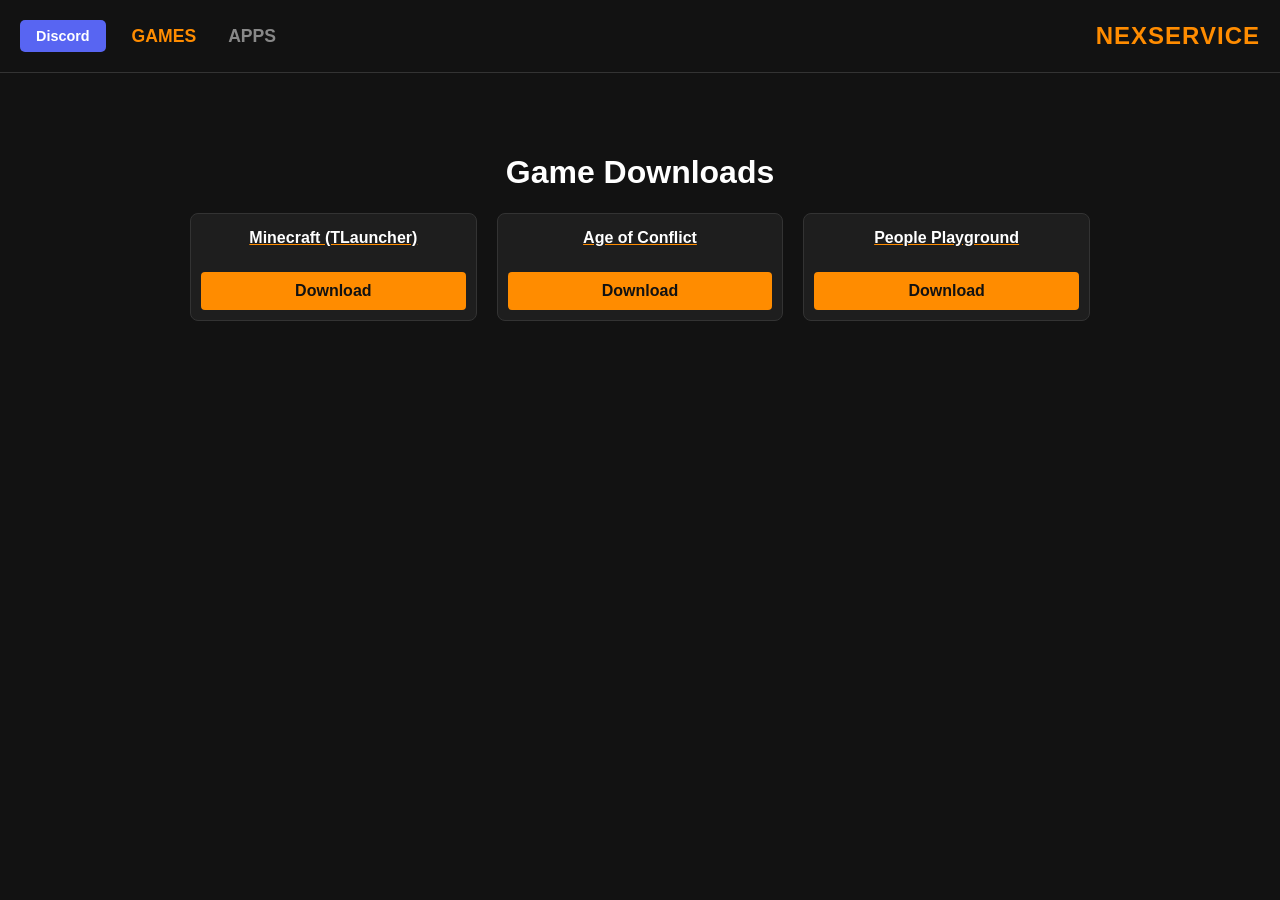
==== index.html @ 685a3d57 "Update index.html" ====
<!DOCTYPE html>
<html lang="en">
<head>
    <meta charset="UTF-8">
    <meta name="viewport" content="width=device-width, initial-scale=1.0">
    <title>NexService</title>
    <style>
        /* Base design in Dark Mode */
        body {
            margin: 0;
            padding: 0;
            background-color: #121212;
            color: #ffffff;
            font-family: 'Segoe UI', Tahoma, Geneva, Verdana, sans-serif;
            min-height: 100vh;
            display: flex;
            flex-direction: column;
            overflow-x: hidden;
        }

        /* Header Layout */
        header {
            width: 100%;
            padding: 20px;
            display: flex;
            justify-content: space-between;
            align-items: center;
            box-sizing: border-box;
            position: sticky;
            top: 0;
            background-color: rgba(18, 18, 18, 0.95);
            z-index: 1000;
            border-bottom: 1px solid #333;
        }

        .nav-left {
            display: flex;
            gap: 20px;
            align-items: center;
        }

        .nav-btn {
            background: none;
            border: none;
            color: #888;
            font-size: 1.1rem;
            font-weight: bold;
            cursor: pointer;
            transition: color 0.3s ease;
            text-transform: uppercase;
        }

        .nav-btn:hover, .nav-btn.active {
            color: #ff8c00;
        }

        .discord-link {
            background-color: #5865F2;
            color: white;
            text-decoration: none;
            padding: 8px 16px;
            border-radius: 5px;
            font-weight: bold;
            font-size: 0.9rem;
            transition: opacity 0.3s ease;
        }

        .brand {
            color: #ff8c00;
            font-size: 1.5rem;
            font-weight: bold;
            letter-spacing: 1px;
            text-transform: uppercase;
        }

        /* Main content area */
        main {
            flex-grow: 1;
            display: flex;
            justify-content: center;
            align-items: flex-start;
            padding: 60px 20px;
        }

        .container {
            width: 100%;
            max-width: 900px;
            text-align: center;
        }

        /* Motion Blur Animation for sections */
        @keyframes motionBlurIn {
            0% { filter: blur(10px); transform: scale(0.95); opacity: 0; }
            100% { filter: blur(0); transform: scale(1); opacity: 1; }
        }

        .content-section { display: none; }
        .content-section.active { display: block; animation: motionBlurIn 0.4s ease-out; }

        .button-grid {
            display: grid;
            grid-template-columns: repeat(auto-fit, minmax(280px, 1fr));
            gap: 20px;
        }

        /* Card Style */
        .game-card {
            background-color: #1e1e1e;
            border-radius: 8px;
            border: 1px solid #333;
            overflow: hidden;
            transition: transform 0.3s ease;
        }

        .game-card:hover { transform: translateY(-5px); }

        .game-name {
            display: block;
            padding: 15px;
            color: #ffffff;
            font-weight: bold;
            cursor: pointer;
            text-decoration: underline;
            text-decoration-color: #ff8c00;
        }

        .game-name:hover { color: #ff8c00; }

        .download-btn {
            display: block;
            background-color: #ff8c00;
            color: #121212;
            padding: 10px;
            text-decoration: none;
            font-weight: bold;
            margin: 10px;
            border-radius: 4px;
        }

        /* MODAL STYLE */
        .modal {
            display: none;
            position: fixed;
            z-index: 2000;
            left: 0;
            top: 0;
            width: 100%;
            height: 100%;
            background-color: rgba(0,0,0,0.8);
            backdrop-filter: blur(5px);
        }

        .modal-content {
            background-color: #1e1e1e;
            margin: 15% auto;
            padding: 30px;
            border: 1px solid #ff8c00;
            width: 80%;
            max-width: 500px;
            border-radius: 10px;
            text-align: left;
            animation: motionBlurIn 0.3s ease-out;
        }

        .close {
            color: #888;
            float: right;
            font-size: 28px;
            font-weight: bold;
            cursor: pointer;
        }

        .close:hover { color: #fff; }

        .specs-list {
            list-style: none;
            padding: 0;
            margin-top: 20px;
        }

        .specs-list li {
            padding: 8px 0;
            border-bottom: 1px solid #333;
        }

        .specs-list b { color: #ff8c00; }
    </style>
</head>
<body>

    <header>
        <div class="nav-left">
            <a href="https://discord.gg/C2r3TptZxE" class="discord-link" target="_blank">Discord</a>
            <button class="nav-btn active" onclick="showSection('games')">Games</button>
            <button class="nav-btn" onclick="showSection('apps')">Apps</button>
        </div>
        <div class="brand">NexService</div>
    </header>

    <main>
        <div class="container">
            
            <div id="games" class="content-section active">
                <h1>Game Downloads</h1>
                <div class="button-grid">
                    
                    <div class="game-card">
                        <span class="game-name" onclick="openSpecs('Minecraft', 'Win 7+', 'Intel Core i3', '4GB', 'Intel HD 4000')">Minecraft (TLauncher)</span>
                        <a href="https://dl1.tlauncher.org/f.php?f=files%2FTLauncher-Installer-1.9.5.5.exe" class="download-btn">Download</a>
                    </div>

                    <div class="game-card">
                        <span class="game-name" onclick="openSpecs('Age of Conflict', 'Win 7+', '2.0 GHz Dual Core', '2GB', 'Integrated Graphics')">Age of Conflict</span>
                        <a href="https://store4.gofile.io/download/web/97ab2ddd-80a4-4a27-83fa-b7a7cb9e77b9/Age%20Of%20Conflict.7z" class="download-btn">Download</a>
                    </div>

                    <div class="game-card">
                        <span class="game-name" onclick="openSpecs('People Playground', 'Win 10', '2.0 GHz', '4GB', 'Integrated Graphics')">People Playground</span>
                        <a href="https://store2.gofile.io/download/web/efe6cafc-6729-4872-9b45-212a5d1966ff/People%20Playground%20NexService.zip" class="download-btn">Download</a>
                    </div>

                </div>
            </div>

            <div id="apps" class="content-section">
                <h1>App Downloads</h1>
                <div class="button-grid">
                    <p style="color: #666; grid-column: 1/-1;">No apps added yet.</p>
                </div>
            </div>

        </div>
    </main>

    <div id="specModal" class="modal">
        <div class="modal-content">
            <span class="close" onclick="closeModal()">&times;</span>
            <h2 id="modalTitle" style="color: #ff8c00;">Minimum Specs</h2>
            <ul class="specs-list">
                <li><b>OS:</b> <span id="specOS"></span></li>
                <li><b>CPU:</b> <span id="specCPU"></span></li>
                <li><b>RAM:</b> <span id="specRAM"></span></li>
                <li><b>GPU:</b> <span id="specGPU"></span></li>
            </ul>
        </div>
    </div>

    <script>
        function showSection(sectionId) {
            document.querySelectorAll('.content-section').forEach(s => s.classList.remove('active'));
            document.querySelectorAll('.nav-btn').forEach(b => b.classList.remove('active'));
            document.getElementById(sectionId).classList.add('active');
            event.currentTarget.classList.add('active');
        }

        function openSpecs(name, os, cpu, ram, gpu) {
            document.getElementById('modalTitle').innerText = name + " - Minimum Specs";
            document.getElementById('specOS').innerText = os;
            document.getElementById('specCPU').innerText = cpu;
            document.getElementById('specRAM').innerText = ram;
            document.getElementById('specGPU').innerText = gpu;
            document.getElementById('specModal').style.display = "block";
        }

        function closeModal() {
            document.getElementById('specModal').style.display = "none";
        }

        // Close modal when clicking outside of it
        window.onclick = function(event) {
            if (event.target == document.getElementById('specModal')) {
                closeModal();
            }
        }
    </script>

</body>
</html>
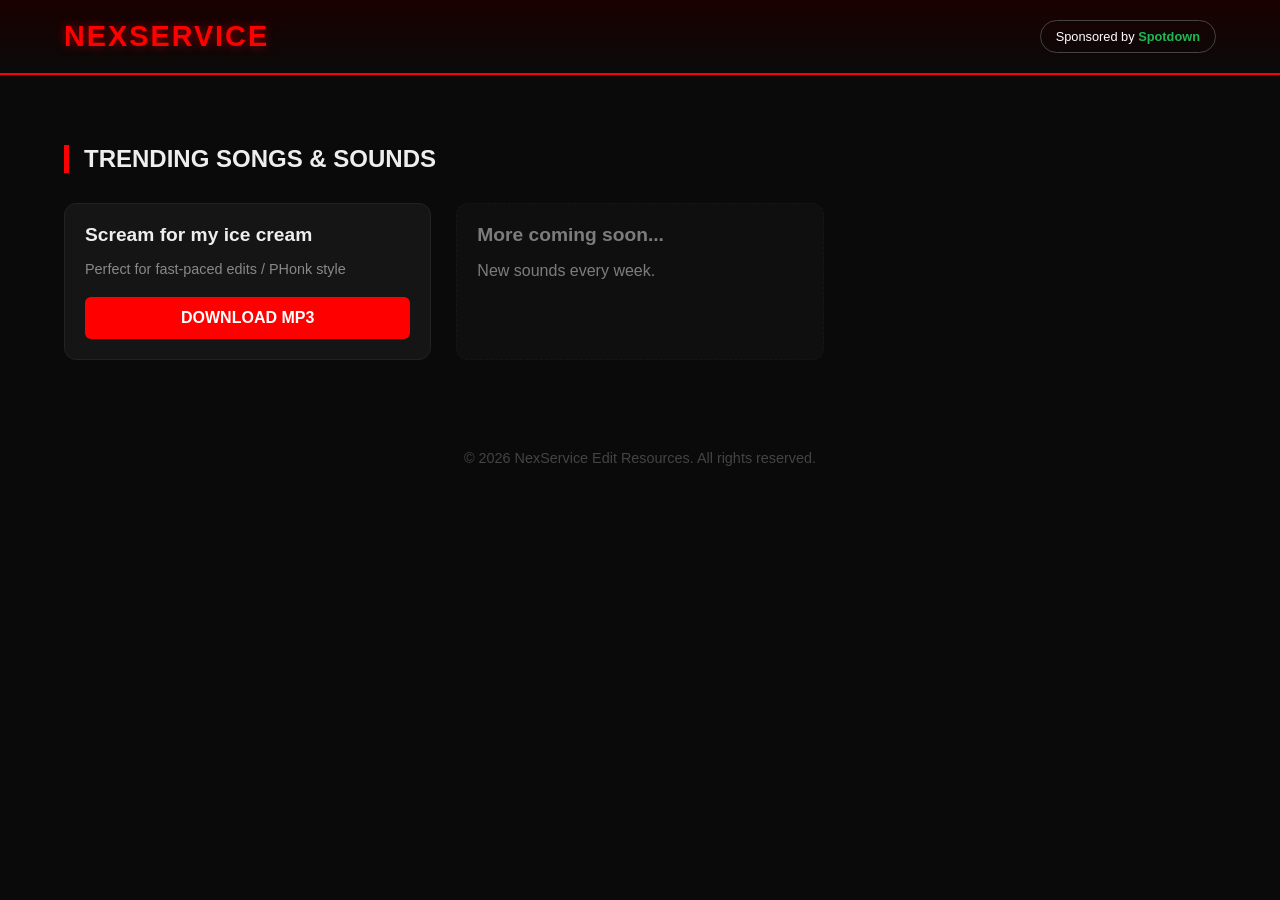
==== commit c4708409: "Update index.html" ====
--- a/index.html
+++ b/index.html
@@ -3,276 +3,170 @@
 <head>
     <meta charset="UTF-8">
     <meta name="viewport" content="width=device-width, initial-scale=1.0">
-    <title>NexService</title>
+    <title>NexService | Edit Resources</title>
     <style>
-        /* Base design in Dark Mode */
+        :root {
+            --primary-red: #ff0000;
+            --dark-red: #8b0000;
+            --bg-black: #0a0a0a;
+            --card-gray: #151515;
+            --text-white: #eeeeee;
+        }
+
         body {
             margin: 0;
             padding: 0;
-            background-color: #121212;
-            color: #ffffff;
-            font-family: 'Segoe UI', Tahoma, Geneva, Verdana, sans-serif;
+            background-color: var(--bg-black);
+            color: var(--text-white);
+            font-family: 'Inter', 'Segoe UI', sans-serif;
             min-height: 100vh;
-            display: flex;
-            flex-direction: column;
-            overflow-x: hidden;
         }
 
-        /* Header Layout */
+        /* Navigation / Header */
         header {
-            width: 100%;
-            padding: 20px;
+            padding: 20px 5%;
             display: flex;
             justify-content: space-between;
             align-items: center;
-            box-sizing: border-box;
-            position: sticky;
-            top: 0;
-            background-color: rgba(18, 18, 18, 0.95);
-            z-index: 1000;
-            border-bottom: 1px solid #333;
+            border-bottom: 2px solid var(--primary-red);
+            background: linear-gradient(to bottom, #1a0000, var(--bg-black));
         }
 
-        .nav-left {
-            display: flex;
-            gap: 20px;
-            align-items: center;
+        .brand {
+            font-size: 1.8rem;
+            font-weight: 900;
+            color: var(--primary-red);
+            text-transform: uppercase;
+            letter-spacing: 2px;
+            text-shadow: 0 0 10px rgba(255, 0, 0, 0.5);
         }
 
-        .nav-btn {
-            background: none;
-            border: none;
-            color: #888;
-            font-size: 1.1rem;
+        /* Sponsored Button */
+        .sponsor-btn {
+            background-color: transparent;
+            color: #fff;
+            border: 1px solid #444;
+            padding: 8px 15px;
+            border-radius: 20px;
+            text-decoration: none;
+            font-size: 0.8rem;
+            transition: all 0.3s ease;
+        }
+
+        .sponsor-btn span {
+            color: #1DB954; /* Spotify-Grün als Akzent für Spotdown */
             font-weight: bold;
-            cursor: pointer;
-            transition: color 0.3s ease;
+        }
+
+        .sponsor-btn:hover {
+            border-color: var(--primary-red);
+            box-shadow: 0 0 10px rgba(255, 0, 0, 0.2);
+        }
+
+        /* Main Section */
+        main {
+            padding: 50px 5%;
+            max-width: 1200px;
+            margin: 0 auto;
+        }
+
+        .section-title {
+            border-left: 5px solid var(--primary-red);
+            padding-left: 15px;
+            margin-bottom: 30px;
             text-transform: uppercase;
         }
 
-        .nav-btn:hover, .nav-btn.active {
-            color: #ff8c00;
+        /* Grid */
+        .grid {
+            display: grid;
+            grid-template-columns: repeat(auto-fill, minmax(300px, 1fr));
+            gap: 25px;
         }
 
-        .discord-link {
-            background-color: #5865F2;
+        /* Audio Card */
+        .audio-card {
+            background: var(--card-gray);
+            border: 1px solid #222;
+            padding: 20px;
+            border-radius: 12px;
+            position: relative;
+            overflow: hidden;
+            transition: transform 0.3s ease, border-color 0.3s ease;
+        }
+
+        .audio-card:hover {
+            transform: translateY(-5px);
+            border-color: var(--primary-red);
+        }
+
+        .audio-info h3 {
+            margin: 0 0 15px 0;
+            font-size: 1.2rem;
+        }
+
+        .download-link {
+            display: flex;
+            align-items: center;
+            justify-content: center;
+            background-color: var(--primary-red);
             color: white;
             text-decoration: none;
-            padding: 8px 16px;
-            border-radius: 5px;
+            padding: 12px;
+            border-radius: 6px;
             font-weight: bold;
-            font-size: 0.9rem;
-            transition: opacity 0.3s ease;
+            text-transform: uppercase;
+            transition: background 0.3s ease;
         }
 
-        .brand {
-            color: #ff8c00;
-            font-size: 1.5rem;
-            font-weight: bold;
-            letter-spacing: 1px;
-            text-transform: uppercase;
+        .download-link:hover {
+            background-color: var(--dark-red);
         }
 
-        /* Main content area */
-        main {
-            flex-grow: 1;
-            display: flex;
-            justify-content: center;
-            align-items: flex-start;
-            padding: 60px 20px;
+        /* Footer */
+        footer {
+            text-align: center;
+            padding: 40px;
+            color: #444;
+            font-size: 0.9rem;
         }
-
-        .container {
-            width: 100%;
-            max-width: 900px;
-            text-align: center;
-        }
-
-        /* Motion Blur Animation for sections */
-        @keyframes motionBlurIn {
-            0% { filter: blur(10px); transform: scale(0.95); opacity: 0; }
-            100% { filter: blur(0); transform: scale(1); opacity: 1; }
-        }
-
-        .content-section { display: none; }
-        .content-section.active { display: block; animation: motionBlurIn 0.4s ease-out; }
-
-        .button-grid {
-            display: grid;
-            grid-template-columns: repeat(auto-fit, minmax(280px, 1fr));
-            gap: 20px;
-        }
-
-        /* Card Style */
-        .game-card {
-            background-color: #1e1e1e;
-            border-radius: 8px;
-            border: 1px solid #333;
-            overflow: hidden;
-            transition: transform 0.3s ease;
-        }
-
-        .game-card:hover { transform: translateY(-5px); }
-
-        .game-name {
-            display: block;
-            padding: 15px;
-            color: #ffffff;
-            font-weight: bold;
-            cursor: pointer;
-            text-decoration: underline;
-            text-decoration-color: #ff8c00;
-        }
-
-        .game-name:hover { color: #ff8c00; }
-
-        .download-btn {
-            display: block;
-            background-color: #ff8c00;
-            color: #121212;
-            padding: 10px;
-            text-decoration: none;
-            font-weight: bold;
-            margin: 10px;
-            border-radius: 4px;
-        }
-
-        /* MODAL STYLE */
-        .modal {
-            display: none;
-            position: fixed;
-            z-index: 2000;
-            left: 0;
-            top: 0;
-            width: 100%;
-            height: 100%;
-            background-color: rgba(0,0,0,0.8);
-            backdrop-filter: blur(5px);
-        }
-
-        .modal-content {
-            background-color: #1e1e1e;
-            margin: 15% auto;
-            padding: 30px;
-            border: 1px solid #ff8c00;
-            width: 80%;
-            max-width: 500px;
-            border-radius: 10px;
-            text-align: left;
-            animation: motionBlurIn 0.3s ease-out;
-        }
-
-        .close {
-            color: #888;
-            float: right;
-            font-size: 28px;
-            font-weight: bold;
-            cursor: pointer;
-        }
-
-        .close:hover { color: #fff; }
-
-        .specs-list {
-            list-style: none;
-            padding: 0;
-            margin-top: 20px;
-        }
-
-        .specs-list li {
-            padding: 8px 0;
-            border-bottom: 1px solid #333;
-        }
-
-        .specs-list b { color: #ff8c00; }
     </style>
 </head>
 <body>
 
     <header>
-        <div class="nav-left">
-            <a href="https://discord.gg/C2r3TptZxE" class="discord-link" target="_blank">Discord</a>
-            <button class="nav-btn active" onclick="showSection('games')">Games</button>
-            <button class="nav-btn" onclick="showSection('apps')">Apps</button>
-        </div>
         <div class="brand">NexService</div>
+        <a href="https://spotdown.org" class="sponsor-btn" target="_blank">
+            Sponsored by <span>Spotdown</span>
+        </a>
     </header>
 
     <main>
-        <div class="container">
-            
-            <div id="games" class="content-section active">
-                <h1>Game Downloads</h1>
-                <div class="button-grid">
-                    
-                    <div class="game-card">
-                        <span class="game-name" onclick="openSpecs('Minecraft', 'Win 7+', 'Intel Core i3', '4GB', 'Intel HD 4000')">Minecraft (TLauncher)</span>
-                        <a href="https://dl1.tlauncher.org/f.php?f=files%2FTLauncher-Installer-1.9.5.5.exe" class="download-btn">Download</a>
-                    </div>
-
-                    <div class="game-card">
-                        <span class="game-name" onclick="openSpecs('Age of Conflict', 'Win 7+', '2.0 GHz Dual Core', '2GB', 'Integrated Graphics')">Age of Conflict</span>
-                        <a href="https://store4.gofile.io/download/web/97ab2ddd-80a4-4a27-83fa-b7a7cb9e77b9/Age%20Of%20Conflict.7z" class="download-btn">Download</a>
-                    </div>
-
-                    <div class="game-card">
-                        <span class="game-name" onclick="openSpecs('People Playground', 'Win 10', '2.0 GHz', '4GB', 'Integrated Graphics')">People Playground</span>
-                        <a href="https://store2.gofile.io/download/web/efe6cafc-6729-4872-9b45-212a5d1966ff/People%20Playground%20NexService.zip" class="download-btn">Download</a>
-                    </div>
-
+        <h2 class="section-title">Trending Songs & Sounds</h2>
+        
+        <div class="grid">
+            <div class="audio-card">
+                <div class="audio-info">
+                    <h3>Scream for my ice cream</h3>
+                    <p style="color: #888; font-size: 0.9rem; margin-bottom: 20px;">Perfect for fast-paced edits / PHonk style</p>
+                    <a href="https://store-eu-gra-1.gofile.io/download/web/92ac6523-416d-43d4-9c10-464e5bc22b0f/%F0%9D%94%85%F0%9D%94%AC%F0%9D%94%AC%F0%9D%94%A1%20%F0%9D%94%AC%F0%9D%94%AB%20%F0%9D%94%B1%F0%9D%94%A5%F0%9D%94%A2%20%F0%9D%94%A1%F0%9D%94%9E%F0%9D%94%AB%F0%9D%94%A0%F0%9D%94%A2%F0%9D%94%A3%F0%9D%94%A9%F0%9D%94%AC%F0%9D%94%AC%F0%9D%94%AF%F0%9D%94%96%F0%9D%94%A0%F0%9D%94%AF%F0%9D%94%A2%F0%9D%94%9E%F0%9D%94%AA%20%F0%9D%94%A3%F0%9D%94%AC%F0%9D%94%AF%20%F0%9D%94%AA%F0%9D%94%B6%20%F0%9D%94%A6%F0%9D%94%A0%F0%9D%94%A2%F0%9D%94%A0%F0%9D%94%AF%F0%9D%94%A2%F0%9D%94%9E%F0%9D%94%AA%20(%F0%9D%94%B0%F0%9D%94%A9%F0%9D%94%AC%F0%9D%94%B4%F0%9D%94%A2%F0%9D%94%A1%2B%F0%9D%94%AF%F0%9D%94%A2%F0%9D%94%B3%F0%9D%94%A2%F0%9D%94%AF%F0%9D%94%9F).mp3" class="download-link">
+                        Download MP3
+                    </a>
                 </div>
             </div>
 
-            <div id="apps" class="content-section">
-                <h1>App Downloads</h1>
-                <div class="button-grid">
-                    <p style="color: #666; grid-column: 1/-1;">No apps added yet.</p>
+            <div class="audio-card" style="opacity: 0.5; border-style: dashed;">
+                <div class="audio-info">
+                    <h3>More coming soon...</h3>
+                    <p>New sounds every week.</p>
                 </div>
             </div>
-
         </div>
     </main>
 
-    <div id="specModal" class="modal">
-        <div class="modal-content">
-            <span class="close" onclick="closeModal()">&times;</span>
-            <h2 id="modalTitle" style="color: #ff8c00;">Minimum Specs</h2>
-            <ul class="specs-list">
-                <li><b>OS:</b> <span id="specOS"></span></li>
-                <li><b>CPU:</b> <span id="specCPU"></span></li>
-                <li><b>RAM:</b> <span id="specRAM"></span></li>
-                <li><b>GPU:</b> <span id="specGPU"></span></li>
-            </ul>
-        </div>
-    </div>
-
-    <script>
-        function showSection(sectionId) {
-            document.querySelectorAll('.content-section').forEach(s => s.classList.remove('active'));
-            document.querySelectorAll('.nav-btn').forEach(b => b.classList.remove('active'));
-            document.getElementById(sectionId).classList.add('active');
-            event.currentTarget.classList.add('active');
-        }
-
-        function openSpecs(name, os, cpu, ram, gpu) {
-            document.getElementById('modalTitle').innerText = name + " - Minimum Specs";
-            document.getElementById('specOS').innerText = os;
-            document.getElementById('specCPU').innerText = cpu;
-            document.getElementById('specRAM').innerText = ram;
-            document.getElementById('specGPU').innerText = gpu;
-            document.getElementById('specModal').style.display = "block";
-        }
-
-        function closeModal() {
-            document.getElementById('specModal').style.display = "none";
-        }
-
-        // Close modal when clicking outside of it
-        window.onclick = function(event) {
-            if (event.target == document.getElementById('specModal')) {
-                closeModal();
-            }
-        }
-    </script>
+    <footer>
+        &copy; 2026 NexService Edit Resources. All rights reserved.
+    </footer>
 
 </body>
 </html>
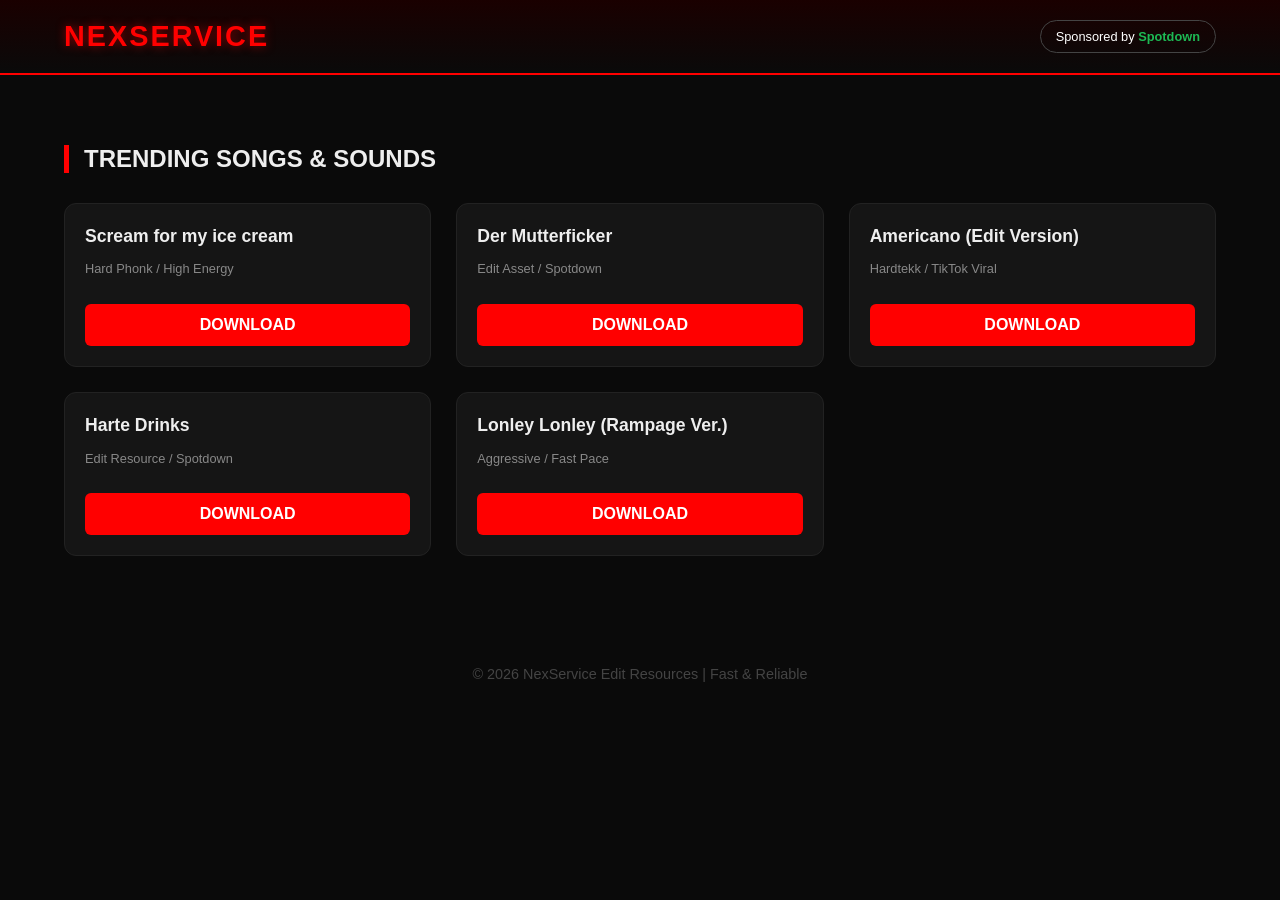
==== commit 4ddaed89: "Update index.html" ====
--- a/index.html
+++ b/index.html
@@ -22,7 +22,6 @@
             min-height: 100vh;
         }
 
-        /* Navigation / Header */
         header {
             padding: 20px 5%;
             display: flex;
@@ -30,6 +29,9 @@
             align-items: center;
             border-bottom: 2px solid var(--primary-red);
             background: linear-gradient(to bottom, #1a0000, var(--bg-black));
+            position: sticky;
+            top: 0;
+            z-index: 100;
         }
 
         .brand {
@@ -41,7 +43,6 @@
             text-shadow: 0 0 10px rgba(255, 0, 0, 0.5);
         }
 
-        /* Sponsored Button */
         .sponsor-btn {
             background-color: transparent;
             color: #fff;
@@ -54,7 +55,7 @@
         }
 
         .sponsor-btn span {
-            color: #1DB954; /* Spotify-Grün als Akzent für Spotdown */
+            color: #1DB954;
             font-weight: bold;
         }
 
@@ -63,7 +64,6 @@
             box-shadow: 0 0 10px rgba(255, 0, 0, 0.2);
         }
 
-        /* Main Section */
         main {
             padding: 50px 5%;
             max-width: 1200px;
@@ -77,22 +77,21 @@
             text-transform: uppercase;
         }
 
-        /* Grid */
         .grid {
             display: grid;
-            grid-template-columns: repeat(auto-fill, minmax(300px, 1fr));
+            grid-template-columns: repeat(auto-fill, minmax(280px, 1fr));
             gap: 25px;
         }
 
-        /* Audio Card */
         .audio-card {
             background: var(--card-gray);
             border: 1px solid #222;
             padding: 20px;
             border-radius: 12px;
-            position: relative;
-            overflow: hidden;
             transition: transform 0.3s ease, border-color 0.3s ease;
+            display: flex;
+            flex-direction: column;
+            justify-content: space-between;
         }
 
         .audio-card:hover {
@@ -101,8 +100,9 @@
         }
 
         .audio-info h3 {
-            margin: 0 0 15px 0;
-            font-size: 1.2rem;
+            margin: 0 0 10px 0;
+            font-size: 1.1rem;
+            line-height: 1.4;
         }
 
         .download-link {
@@ -117,16 +117,16 @@
             font-weight: bold;
             text-transform: uppercase;
             transition: background 0.3s ease;
+            margin-top: 15px;
         }
 
         .download-link:hover {
             background-color: var(--dark-red);
         }
 
-        /* Footer */
         footer {
             text-align: center;
-            padding: 40px;
+            padding: 60px 40px;
             color: #444;
             font-size: 0.9rem;
         }
@@ -148,24 +148,47 @@
             <div class="audio-card">
                 <div class="audio-info">
                     <h3>Scream for my ice cream</h3>
-                    <p style="color: #888; font-size: 0.9rem; margin-bottom: 20px;">Perfect for fast-paced edits / PHonk style</p>
-                    <a href="https://store-eu-gra-1.gofile.io/download/web/92ac6523-416d-43d4-9c10-464e5bc22b0f/%F0%9D%94%85%F0%9D%94%AC%F0%9D%94%AC%F0%9D%94%A1%20%F0%9D%94%AC%F0%9D%94%AB%20%F0%9D%94%B1%F0%9D%94%A5%F0%9D%94%A2%20%F0%9D%94%A1%F0%9D%94%9E%F0%9D%94%AB%F0%9D%94%A0%F0%9D%94%A2%F0%9D%94%A3%F0%9D%94%A9%F0%9D%94%AC%F0%9D%94%AC%F0%9D%94%AF%F0%9D%94%96%F0%9D%94%A0%F0%9D%94%AF%F0%9D%94%A2%F0%9D%94%9E%F0%9D%94%AA%20%F0%9D%94%A3%F0%9D%94%AC%F0%9D%94%AF%20%F0%9D%94%AA%F0%9D%94%B6%20%F0%9D%94%A6%F0%9D%94%A0%F0%9D%94%A2%F0%9D%94%A0%F0%9D%94%AF%F0%9D%94%A2%F0%9D%94%9E%F0%9D%94%AA%20(%F0%9D%94%B0%F0%9D%94%A9%F0%9D%94%AC%F0%9D%94%B4%F0%9D%94%A2%F0%9D%94%A1%2B%F0%9D%94%AF%F0%9D%94%A2%F0%9D%94%B3%F0%9D%94%A2%F0%9D%94%AF%F0%9D%94%9F).mp3" class="download-link">
-                        Download MP3
-                    </a>
+                    <p style="color: #888; font-size: 0.8rem;">Hard Phonk / High Energy</p>
                 </div>
+                <a href="https://store-eu-gra-1.gofile.io/download/web/92ac6523-416d-43d4-9c10-464e5bc22b0f/%F0%9D%94%85%F0%9D%94%AC%F0%9D%94%AC%F0%9D%94%A1%20%F0%9D%94%AC%F0%9D%94%AB%20%F0%9D%94%B1%F0%9D%94%A5%F0%9D%94%A2%20%F0%9D%94%A1%F0%9D%94%9E%F0%9D%94%AB%F0%9D%94%A0%F0%9D%94%A2%F0%9D%94%A3%F0%9D%94%A9%F0%9D%94%AC%F0%9D%94%AC%F0%9D%94%AF%F0%9D%94%96%F0%9D%94%A0%F0%9D%94%AF%F0%9D%94%A2%F0%9D%94%9E%F0%9D%94%AA%20%F0%9D%94%A3%F0%9D%94%AC%F0%9D%94%AF%20%F0%9D%94%AA%F0%9D%94%B6%20%F0%9D%94%A6%F0%9D%94%A0%F0%9D%94%A2%F0%9D%94%A0%F0%9D%94%AF%F0%9D%94%A2%F0%9D%94%9E%F0%9D%94%AA%20(%F0%9D%94%B0%F0%9D%94%A9%F0%9D%94%AC%F0%9D%94%B4%F0%9D%94%A2%F0%9D%94%A1%2B%F0%9D%94%AF%F0%9D%94%A2%F0%9D%94%B3%F0%9D%94%A2%F0%9D%94%AF%F0%9D%94%9F).mp3" class="download-link">Download</a>
             </div>
 
-            <div class="audio-card" style="opacity: 0.5; border-style: dashed;">
+            <div class="audio-card">
                 <div class="audio-info">
-                    <h3>More coming soon...</h3>
-                    <p>New sounds every week.</p>
+                    <h3>Der Mutterficker</h3>
+                    <p style="color: #888; font-size: 0.8rem;">Edit Asset / Spotdown</p>
                 </div>
+                <a href="https://store4.gofile.io/download/web/df47d22a-11f8-462a-8a0d-e5794be09d62/Der%20Mutterficker_spotdown.org.mp3" class="download-link">Download</a>
+            </div>
+
+            <div class="audio-card">
+                <div class="audio-info">
+                    <h3>Americano (Edit Version)</h3>
+                    <p style="color: #888; font-size: 0.8rem;">Hardtekk / TikTok Viral</p>
+                </div>
+                <a href="https://store10.gofile.io/download/web/c3481213-19f2-4543-9398-b8b5799eba3b/PANDEMXNIUM%20-%20HARDTEKK%20AMERICANO%20(HARDTEKK%20TikTok%20Dark%20Triad%20Viral%20Song).mp3" class="download-link">Download</a>
+            </div>
+
+            <div class="audio-card">
+                <div class="audio-info">
+                    <h3>Harte Drinks</h3>
+                    <p style="color: #888; font-size: 0.8rem;">Edit Resource / Spotdown</p>
+                </div>
+                <a href="https://store4.gofile.io/download/web/f15d700a-eeb5-4a9f-b7bb-ff1ccf9ed029/Harte%20Drinks_spotdown.org.mp3" class="download-link">Download</a>
+            </div>
+
+            <div class="audio-card">
+                <div class="audio-info">
+                    <h3>Lonley Lonley (Rampage Ver.)</h3>
+                    <p style="color: #888; font-size: 0.8rem;">Aggressive / Fast Pace</p>
+                </div>
+                <a href="https://store-eu-gra-1.gofile.io/download/web/f3d5d716-7b10-4657-97cb-0c4a14b1055e/rampage.mp3" class="download-link">Download</a>
             </div>
         </div>
     </main>
 
     <footer>
-        &copy; 2026 NexService Edit Resources. All rights reserved.
+        &copy; 2026 NexService Edit Resources | Fast & Reliable
     </footer>
 
 </body>
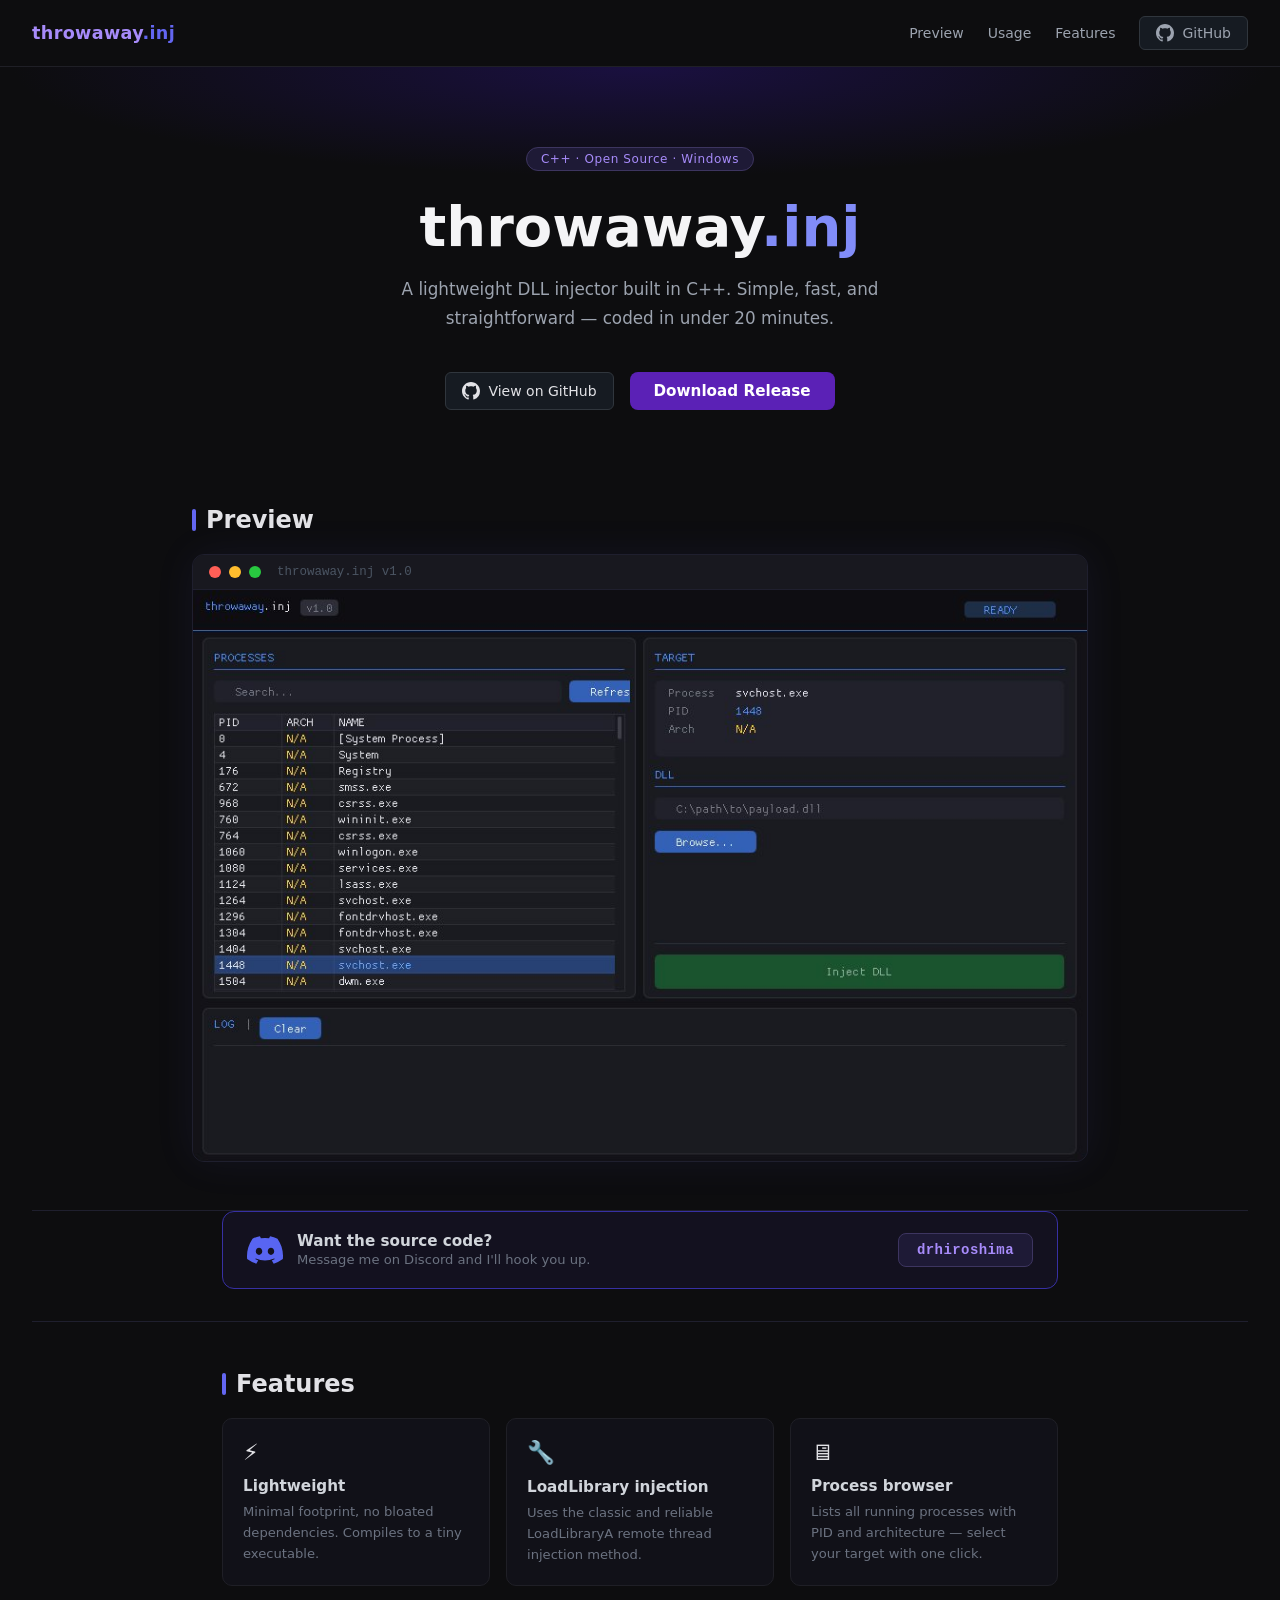
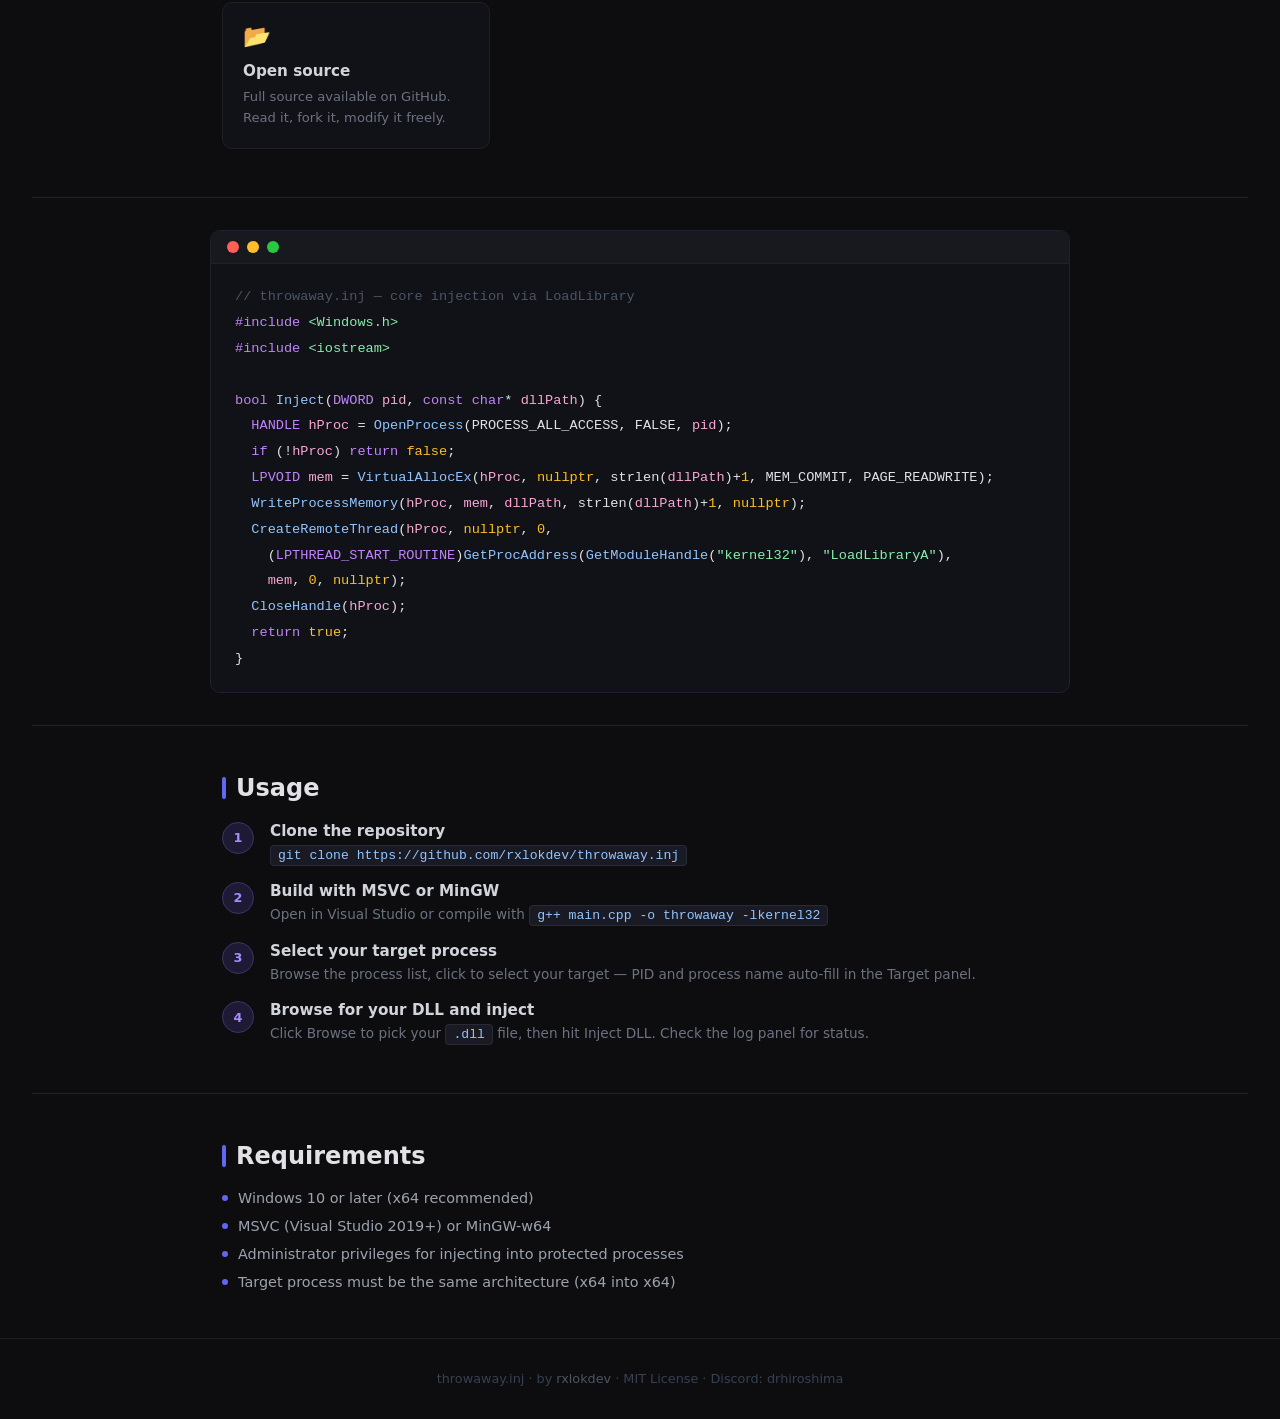
==== commit 65946f3b: "Rename index.html.html to index.html" ====
--- a/index.html
+++ b/index.html
@@ -1,195 +1,272 @@
 <!DOCTYPE html>
 <html lang="en">
 <head>
-    <meta charset="UTF-8">
-    <meta name="viewport" content="width=device-width, initial-scale=1.0">
-    <title>NexService | Edit Resources</title>
-    <style>
-        :root {
-            --primary-red: #ff0000;
-            --dark-red: #8b0000;
-            --bg-black: #0a0a0a;
-            --card-gray: #151515;
-            --text-white: #eeeeee;
-        }
-
-        body {
-            margin: 0;
-            padding: 0;
-            background-color: var(--bg-black);
-            color: var(--text-white);
-            font-family: 'Inter', 'Segoe UI', sans-serif;
-            min-height: 100vh;
-        }
-
-        header {
-            padding: 20px 5%;
-            display: flex;
-            justify-content: space-between;
-            align-items: center;
-            border-bottom: 2px solid var(--primary-red);
-            background: linear-gradient(to bottom, #1a0000, var(--bg-black));
-            position: sticky;
-            top: 0;
-            z-index: 100;
-        }
-
-        .brand {
-            font-size: 1.8rem;
-            font-weight: 900;
-            color: var(--primary-red);
-            text-transform: uppercase;
-            letter-spacing: 2px;
-            text-shadow: 0 0 10px rgba(255, 0, 0, 0.5);
-        }
-
-        .sponsor-btn {
-            background-color: transparent;
-            color: #fff;
-            border: 1px solid #444;
-            padding: 8px 15px;
-            border-radius: 20px;
-            text-decoration: none;
-            font-size: 0.8rem;
-            transition: all 0.3s ease;
-        }
-
-        .sponsor-btn span {
-            color: #1DB954;
-            font-weight: bold;
-        }
-
-        .sponsor-btn:hover {
-            border-color: var(--primary-red);
-            box-shadow: 0 0 10px rgba(255, 0, 0, 0.2);
-        }
-
-        main {
-            padding: 50px 5%;
-            max-width: 1200px;
-            margin: 0 auto;
-        }
-
-        .section-title {
-            border-left: 5px solid var(--primary-red);
-            padding-left: 15px;
-            margin-bottom: 30px;
-            text-transform: uppercase;
-        }
-
-        .grid {
-            display: grid;
-            grid-template-columns: repeat(auto-fill, minmax(280px, 1fr));
-            gap: 25px;
-        }
-
-        .audio-card {
-            background: var(--card-gray);
-            border: 1px solid #222;
-            padding: 20px;
-            border-radius: 12px;
-            transition: transform 0.3s ease, border-color 0.3s ease;
-            display: flex;
-            flex-direction: column;
-            justify-content: space-between;
-        }
-
-        .audio-card:hover {
-            transform: translateY(-5px);
-            border-color: var(--primary-red);
-        }
-
-        .audio-info h3 {
-            margin: 0 0 10px 0;
-            font-size: 1.1rem;
-            line-height: 1.4;
-        }
-
-        .download-link {
-            display: flex;
-            align-items: center;
-            justify-content: center;
-            background-color: var(--primary-red);
-            color: white;
-            text-decoration: none;
-            padding: 12px;
-            border-radius: 6px;
-            font-weight: bold;
-            text-transform: uppercase;
-            transition: background 0.3s ease;
-            margin-top: 15px;
-        }
-
-        .download-link:hover {
-            background-color: var(--dark-red);
-        }
-
-        footer {
-            text-align: center;
-            padding: 60px 40px;
-            color: #444;
-            font-size: 0.9rem;
-        }
-    </style>
+<meta charset="UTF-8">
+<meta name="viewport" content="width=device-width, initial-scale=1.0">
+<title>throwaway.inj — DLL Injector</title>
+<style>
+  * { margin: 0; padding: 0; box-sizing: border-box; }
+  body { background: #0d0d0f; color: #e2e2e6; font-family: 'Segoe UI', system-ui, sans-serif; min-height: 100vh; }
+
+  nav {
+    display: flex; align-items: center; justify-content: space-between;
+    padding: 1rem 2rem; border-bottom: 1px solid #1f1f26;
+    background: #0d0d0f; position: sticky; top: 0; z-index: 10;
+  }
+  .logo { font-size: 1.1rem; font-weight: 600; color: #a78bfa; letter-spacing: 0.02em; }
+  .logo span { color: #6366f1; }
+  .nav-links { display: flex; gap: 1.5rem; align-items: center; }
+  .nav-links a { color: #9ca3af; font-size: 0.875rem; text-decoration: none; transition: color 0.2s; }
+  .nav-links a:hover { color: #e2e2e6; }
+
+  .gh-btn {
+    display: inline-flex; align-items: center; gap: 8px;
+    background: #161b22; color: #e2e2e6; border: 1px solid #30363d;
+    padding: 7px 16px; border-radius: 6px; font-size: 0.875rem;
+    text-decoration: none; transition: background 0.2s, border-color 0.2s;
+    font-weight: 500;
+  }
+  .gh-btn:hover { background: #21262d; border-color: #8b949e; color: #fff; }
+  .gh-icon { width: 18px; height: 18px; fill: currentColor; }
+
+  .hero {
+    text-align: center; padding: 5rem 2rem 3rem;
+    background: radial-gradient(ellipse 70% 40% at 50% 0%, #1a1040 0%, transparent 70%);
+  }
+  .badge {
+    display: inline-block; background: #1e1a36; color: #a78bfa;
+    border: 1px solid #3d3560; border-radius: 999px; font-size: 0.75rem;
+    padding: 4px 14px; margin-bottom: 1.5rem; letter-spacing: 0.05em;
+  }
+  h1 { font-size: clamp(2rem, 5vw, 3.5rem); font-weight: 700; color: #f4f4f6; line-height: 1.15; margin-bottom: 1rem; }
+  h1 .accent { color: #818cf8; }
+  .hero-sub { color: #9ca3af; font-size: 1.05rem; max-width: 520px; margin: 0 auto 2.5rem; line-height: 1.7; }
+
+  .hero-btns { display: flex; gap: 1rem; justify-content: center; flex-wrap: wrap; }
+  .btn-primary {
+    display: inline-flex; align-items: center; gap: 8px;
+    background: #5b21b6; color: #fff; border: none;
+    padding: 10px 24px; border-radius: 8px; font-size: 0.95rem; font-weight: 600;
+    text-decoration: none; transition: background 0.2s, transform 0.15s;
+  }
+  .btn-primary:hover { background: #6d28d9; transform: translateY(-1px); }
+
+  .preview-section { padding: 3rem 2rem; max-width: 960px; margin: 0 auto; }
+  .preview-section h2 { font-size: 1.5rem; font-weight: 600; color: #e2e2e6; margin-bottom: 1.25rem; display: flex; align-items: center; gap: 10px; }
+  .preview-section h2::before { content: ''; display: inline-block; width: 4px; height: 22px; background: #6366f1; border-radius: 2px; }
+  .preview-wrap { border: 1px solid #1f1f2e; border-radius: 12px; overflow: hidden; background: #111118; box-shadow: 0 0 40px rgba(99,102,241,0.08); }
+  .preview-bar { background: #18181f; padding: 10px 16px; display: flex; gap: 8px; border-bottom: 1px solid #1f1f2e; align-items: center; }
+  .dot { width: 12px; height: 12px; border-radius: 50%; }
+  .dot-r { background: #ff5f57; } .dot-y { background: #ffbd2e; } .dot-g { background: #28c840; }
+  .preview-bar span { color: #4b5563; font-size: 0.78rem; margin-left: 8px; font-family: monospace; }
+  .preview-wrap img { width: 100%; display: block; }
+
+  .code-strip { background: #111118; border: 1px solid #1f1f2e; border-radius: 10px; overflow: hidden; max-width: 860px; margin: 0 auto 2rem; }
+  .code-bar { background: #18181f; padding: 10px 16px; display: flex; gap: 8px; border-bottom: 1px solid #1f1f2e; }
+  .code-body { padding: 1.25rem 1.5rem; font-family: 'Cascadia Code', 'Fira Code', monospace; font-size: 0.85rem; line-height: 1.9; overflow-x: auto; }
+  .c-kw { color: #c084fc; } .c-fn { color: #93c5fd; } .c-str { color: #86efac; }
+  .c-cm { color: #4b5563; } .c-var { color: #f9a8d4; } .c-num { color: #fbbf24; }
+
+  section { padding: 3rem 2rem; max-width: 900px; margin: 0 auto; }
+  h2 { font-size: 1.5rem; font-weight: 600; color: #e2e2e6; margin-bottom: 1.25rem; display: flex; align-items: center; gap: 10px; }
+  h2::before { content: ''; display: inline-block; width: 4px; height: 22px; background: #6366f1; border-radius: 2px; }
+
+  .cards { display: grid; grid-template-columns: repeat(auto-fit, minmax(200px, 1fr)); gap: 1rem; margin-top: 1rem; }
+  .card { background: #111118; border: 1px solid #1f1f26; border-radius: 10px; padding: 1.25rem; transition: border-color 0.2s; }
+  .card:hover { border-color: #3730a3; }
+  .card-icon { font-size: 1.4rem; margin-bottom: 0.75rem; }
+  .card h3 { font-size: 0.95rem; font-weight: 600; color: #d1d5db; margin-bottom: 0.4rem; }
+  .card p { font-size: 0.82rem; color: #6b7280; line-height: 1.6; }
+
+  .steps { display: flex; flex-direction: column; gap: 1rem; }
+  .step { display: flex; gap: 1rem; align-items: flex-start; }
+  .step-num { min-width: 32px; height: 32px; background: #1e1a36; color: #a78bfa; border-radius: 50%; display: flex; align-items: center; justify-content: center; font-size: 0.8rem; font-weight: 700; border: 1px solid #3d3560; }
+  .step-body h4 { font-size: 0.95rem; color: #d1d5db; margin-bottom: 0.25rem; font-weight: 600; }
+  .step-body p { font-size: 0.85rem; color: #6b7280; line-height: 1.6; }
+  code { background: #1a1a24; border: 1px solid #2a2a36; border-radius: 4px; padding: 2px 7px; font-family: monospace; font-size: 0.82rem; color: #93c5fd; }
+
+  .req-list { list-style: none; display: flex; flex-direction: column; gap: 0.75rem; }
+  .req-list li { display: flex; align-items: center; gap: 10px; font-size: 0.9rem; color: #9ca3af; }
+  .req-list li::before { content: ''; display: inline-block; width: 6px; height: 6px; background: #6366f1; border-radius: 50%; flex-shrink: 0; }
+
+  .discord-banner { max-width: 900px; margin: 0 auto 1rem; padding: 0 2rem; }
+  .discord-inner {
+    display: flex; align-items: center; justify-content: space-between; flex-wrap: wrap; gap: 1rem;
+    background: #13111f; border: 1px solid #3730a3; border-radius: 12px; padding: 1.25rem 1.5rem;
+  }
+  .discord-left { display: flex; align-items: center; gap: 14px; }
+  .discord-logo { width: 36px; height: 36px; flex-shrink: 0; }
+  .discord-text h4 { font-size: 0.95rem; font-weight: 600; color: #d1d5db; margin-bottom: 2px; }
+  .discord-text p { font-size: 0.82rem; color: #6b7280; }
+  .discord-tag { background: #1e1a36; color: #a78bfa; border: 1px solid #3d3560; border-radius: 8px; padding: 8px 18px; font-size: 0.875rem; font-weight: 600; font-family: monospace; letter-spacing: 0.03em; white-space: nowrap; }
+
+  footer { text-align: center; padding: 2rem; border-top: 1px solid #1f1f26; color: #374151; font-size: 0.8rem; }
+  footer a { color: #4b5563; text-decoration: none; }
+  footer a:hover { color: #9ca3af; }
+  .divider { border: none; border-top: 1px solid #1f1f2e; margin: 0 2rem; }
+</style>
 </head>
 <body>
 
-    <header>
-        <div class="brand">NexService</div>
-        <a href="https://spotdown.org" class="sponsor-btn" target="_blank">
-            Sponsored by <span>Spotdown</span>
-        </a>
-    </header>
-
-    <main>
-        <h2 class="section-title">Trending Songs & Sounds</h2>
-        
-        <div class="grid">
-            <div class="audio-card">
-                <div class="audio-info">
-                    <h3>Scream for my ice cream</h3>
-                    <p style="color: #888; font-size: 0.8rem;">Hard Phonk / High Energy</p>
-                </div>
-                <a href="https://store-eu-gra-1.gofile.io/download/web/92ac6523-416d-43d4-9c10-464e5bc22b0f/%F0%9D%94%85%F0%9D%94%AC%F0%9D%94%AC%F0%9D%94%A1%20%F0%9D%94%AC%F0%9D%94%AB%20%F0%9D%94%B1%F0%9D%94%A5%F0%9D%94%A2%20%F0%9D%94%A1%F0%9D%94%9E%F0%9D%94%AB%F0%9D%94%A0%F0%9D%94%A2%F0%9D%94%A3%F0%9D%94%A9%F0%9D%94%AC%F0%9D%94%AC%F0%9D%94%AF%F0%9D%94%96%F0%9D%94%A0%F0%9D%94%AF%F0%9D%94%A2%F0%9D%94%9E%F0%9D%94%AA%20%F0%9D%94%A3%F0%9D%94%AC%F0%9D%94%AF%20%F0%9D%94%AA%F0%9D%94%B6%20%F0%9D%94%A6%F0%9D%94%A0%F0%9D%94%A2%F0%9D%94%A0%F0%9D%94%AF%F0%9D%94%A2%F0%9D%94%9E%F0%9D%94%AA%20(%F0%9D%94%B0%F0%9D%94%A9%F0%9D%94%AC%F0%9D%94%B4%F0%9D%94%A2%F0%9D%94%A1%2B%F0%9D%94%AF%F0%9D%94%A2%F0%9D%94%B3%F0%9D%94%A2%F0%9D%94%AF%F0%9D%94%9F).mp3" class="download-link">Download</a>
-            </div>
-
-            <div class="audio-card">
-                <div class="audio-info">
-                    <h3>Der Mutterficker</h3>
-                    <p style="color: #888; font-size: 0.8rem;">Edit Asset / Spotdown</p>
-                </div>
-                <a href="https://store4.gofile.io/download/web/df47d22a-11f8-462a-8a0d-e5794be09d62/Der%20Mutterficker_spotdown.org.mp3" class="download-link">Download</a>
-            </div>
-
-            <div class="audio-card">
-                <div class="audio-info">
-                    <h3>Americano (Edit Version)</h3>
-                    <p style="color: #888; font-size: 0.8rem;">Hardtekk / TikTok Viral</p>
-                </div>
-                <a href="https://store10.gofile.io/download/web/c3481213-19f2-4543-9398-b8b5799eba3b/PANDEMXNIUM%20-%20HARDTEKK%20AMERICANO%20(HARDTEKK%20TikTok%20Dark%20Triad%20Viral%20Song).mp3" class="download-link">Download</a>
-            </div>
-
-            <div class="audio-card">
-                <div class="audio-info">
-                    <h3>Harte Drinks</h3>
-                    <p style="color: #888; font-size: 0.8rem;">Edit Resource / Spotdown</p>
-                </div>
-                <a href="https://store4.gofile.io/download/web/f15d700a-eeb5-4a9f-b7bb-ff1ccf9ed029/Harte%20Drinks_spotdown.org.mp3" class="download-link">Download</a>
-            </div>
-
-            <div class="audio-card">
-                <div class="audio-info">
-                    <h3>Lonley Lonley (Rampage Ver.)</h3>
-                    <p style="color: #888; font-size: 0.8rem;">Aggressive / Fast Pace</p>
-                </div>
-                <a href="https://store-eu-gra-1.gofile.io/download/web/f3d5d716-7b10-4657-97cb-0c4a14b1055e/rampage.mp3" class="download-link">Download</a>
-            </div>
-        </div>
-    </main>
-
-    <footer>
-        &copy; 2026 NexService Edit Resources | Fast & Reliable
-    </footer>
+  <nav>
+    <div class="logo">throwaway<span>.inj</span></div>
+    <div class="nav-links">
+      <a href="#preview">Preview</a>
+      <a href="#usage">Usage</a>
+      <a href="#features">Features</a>
+      <a href="https://github.com/rxlokdev/throwaway.inj" class="gh-btn" target="_blank" rel="noopener">
+        <svg class="gh-icon" viewBox="0 0 16 16" aria-hidden="true"><path d="M8 0C3.58 0 0 3.58 0 8c0 3.54 2.29 6.53 5.47 7.59.4.07.55-.17.55-.38 0-.19-.01-.82-.01-1.49-2.01.37-2.53-.49-2.69-.94-.09-.23-.48-.94-.82-1.13-.28-.15-.68-.52-.01-.53.63-.01 1.08.58 1.23.82.72 1.21 1.87.87 2.33.66.07-.52.28-.87.51-1.07-1.78-.2-3.64-.89-3.64-3.95 0-.87.31-1.59.82-2.15-.08-.2-.36-1.02.08-2.12 0 0 .67-.21 2.2.82.64-.18 1.32-.27 2-.27.68 0 1.36.09 2 .27 1.53-1.04 2.2-.82 2.2-.82.44 1.1.16 1.92.08 2.12.51.56.82 1.27.82 2.15 0 3.07-1.87 3.75-3.65 3.95.29.25.54.73.54 1.48 0 1.07-.01 1.93-.01 2.2 0 .21.15.46.55.38A8.013 8.013 0 0016 8c0-4.42-3.58-8-8-8z"/></svg>
+        GitHub
+      </a>
+    </div>
+  </nav>
+
+  <div class="hero">
+    <div class="badge">C++ &middot; Open Source &middot; Windows</div>
+    <h1>throwaway<span class="accent">.inj</span></h1>
+    <p class="hero-sub">A lightweight DLL injector built in C++. Simple, fast, and straightforward &mdash; coded in under 20 minutes.</p>
+    <div class="hero-btns">
+      <a href="https://github.com/rxlokdev/throwaway.inj" class="gh-btn" target="_blank" rel="noopener">
+        <svg class="gh-icon" viewBox="0 0 16 16" aria-hidden="true"><path d="M8 0C3.58 0 0 3.58 0 8c0 3.54 2.29 6.53 5.47 7.59.4.07.55-.17.55-.38 0-.19-.01-.82-.01-1.49-2.01.37-2.53-.49-2.69-.94-.09-.23-.48-.94-.82-1.13-.28-.15-.68-.52-.01-.53.63-.01 1.08.58 1.23.82.72 1.21 1.87.87 2.33.66.07-.52.28-.87.51-1.07-1.78-.2-3.64-.89-3.64-3.95 0-.87.31-1.59.82-2.15-.08-.2-.36-1.02.08-2.12 0 0 .67-.21 2.2.82.64-.18 1.32-.27 2-.27.68 0 1.36.09 2 .27 1.53-1.04 2.2-.82 2.2-.82.44 1.1.16 1.92.08 2.12.51.56.82 1.27.82 2.15 0 3.07-1.87 3.75-3.65 3.95.29.25.54.73.54 1.48 0 1.07-.01 1.93-.01 2.2 0 .21.15.46.55.38A8.013 8.013 0 0016 8c0-4.42-3.58-8-8-8z"/></svg>
+        View on GitHub
+      </a>
+      <a href="https://github.com/rxlokdev/throwaway.inj/releases" class="btn-primary" target="_blank" rel="noopener">
+        Download Release
+      </a>
+    </div>
+  </div>
+
+  <div class="preview-section" id="preview">
+    <h2>Preview</h2>
+    <div class="preview-wrap">
+      <div class="preview-bar">
+        <div class="dot dot-r"></div><div class="dot dot-y"></div><div class="dot dot-g"></div>
+        <span>throwaway.inj v1.0</span>
+      </div>
+      <img src="[data-uri]" alt="throwaway.inj application screenshot" />
+    </div>
+  </div>
+
+  <hr class="divider">
+
+  <div class="discord-banner">
+    <div class="discord-inner">
+      <div class="discord-left">
+        <svg class="discord-logo" viewBox="0 0 127.14 96.36" xmlns="http://www.w3.org/2000/svg">
+          <path fill="#5865F2" d="M107.7 8.07A105.15 105.15 0 0081.47 0a72.06 72.06 0 00-3.36 6.83 97.68 97.68 0 00-29.11 0A72.37 72.37 0 0045.64 0a105.89 105.89 0 00-26.25 8.09C2.79 32.65-1.71 56.6.54 80.21a105.73 105.73 0 0032.17 16.15 77.7 77.7 0 006.89-11.11 68.42 68.42 0 01-10.85-5.18c.91-.66 1.8-1.34 2.66-2a75.57 75.57 0 0064.32 0c.87.71 1.76 1.39 2.66 2a68.68 68.68 0 01-10.87 5.19 77 77 0 006.89 11.1 105.25 105.25 0 0032.19-16.14c2.64-27.38-4.51-51.11-18.9-72.15zM42.45 65.69C36.18 65.69 31 60 31 53s5-12.74 11.43-12.74S54 46 53.89 53s-5.05 12.69-11.44 12.69zm42.24 0C78.41 65.69 73.25 60 73.25 53s5-12.74 11.44-12.74S96.23 46 96.12 53s-5.04 12.69-11.43 12.69z"/>
+        </svg>
+        <div class="discord-text">
+          <h4>Want the source code?</h4>
+          <p>Message me on Discord and I'll hook you up.</p>
+        </div>
+      </div>
+      <div class="discord-tag">drhiroshima</div>
+    </div>
+  </div>
+
+  <hr class="divider" style="margin-top:2rem">
+
+  <section id="features">
+    <h2>Features</h2>
+    <div class="cards">
+      <div class="card">
+        <div class="card-icon">&#9889;</div>
+        <h3>Lightweight</h3>
+        <p>Minimal footprint, no bloated dependencies. Compiles to a tiny executable.</p>
+      </div>
+      <div class="card">
+        <div class="card-icon">&#128295;</div>
+        <h3>LoadLibrary injection</h3>
+        <p>Uses the classic and reliable LoadLibraryA remote thread injection method.</p>
+      </div>
+      <div class="card">
+        <div class="card-icon">&#128421;</div>
+        <h3>Process browser</h3>
+        <p>Lists all running processes with PID and architecture &mdash; select your target with one click.</p>
+      </div>
+      <div class="card">
+        <div class="card-icon">&#128194;</div>
+        <h3>Open source</h3>
+        <p>Full source available on GitHub. Read it, fork it, modify it freely.</p>
+      </div>
+    </div>
+  </section>
+
+  <hr class="divider">
+
+  <div class="code-strip" style="margin: 2rem auto;">
+    <div class="code-bar">
+      <div class="dot dot-r"></div><div class="dot dot-y"></div><div class="dot dot-g"></div>
+    </div>
+    <div class="code-body">
+      <span class="c-cm">// throwaway.inj &mdash; core injection via LoadLibrary</span><br>
+      <span class="c-kw">#include</span> <span class="c-str">&lt;Windows.h&gt;</span><br>
+      <span class="c-kw">#include</span> <span class="c-str">&lt;iostream&gt;</span><br><br>
+      <span class="c-kw">bool</span> <span class="c-fn">Inject</span>(<span class="c-kw">DWORD</span> <span class="c-var">pid</span>, <span class="c-kw">const char</span>* <span class="c-var">dllPath</span>) {<br>
+      &nbsp;&nbsp;<span class="c-kw">HANDLE</span> <span class="c-var">hProc</span> = <span class="c-fn">OpenProcess</span>(PROCESS_ALL_ACCESS, FALSE, <span class="c-var">pid</span>);<br>
+      &nbsp;&nbsp;<span class="c-kw">if</span> (!<span class="c-var">hProc</span>) <span class="c-kw">return</span> <span class="c-num">false</span>;<br>
+      &nbsp;&nbsp;<span class="c-kw">LPVOID</span> <span class="c-var">mem</span> = <span class="c-fn">VirtualAllocEx</span>(<span class="c-var">hProc</span>, <span class="c-num">nullptr</span>, strlen(<span class="c-var">dllPath</span>)+<span class="c-num">1</span>, MEM_COMMIT, PAGE_READWRITE);<br>
+      &nbsp;&nbsp;<span class="c-fn">WriteProcessMemory</span>(<span class="c-var">hProc</span>, <span class="c-var">mem</span>, <span class="c-var">dllPath</span>, strlen(<span class="c-var">dllPath</span>)+<span class="c-num">1</span>, <span class="c-num">nullptr</span>);<br>
+      &nbsp;&nbsp;<span class="c-fn">CreateRemoteThread</span>(<span class="c-var">hProc</span>, <span class="c-num">nullptr</span>, <span class="c-num">0</span>,<br>
+      &nbsp;&nbsp;&nbsp;&nbsp;(<span class="c-kw">LPTHREAD_START_ROUTINE</span>)<span class="c-fn">GetProcAddress</span>(<span class="c-fn">GetModuleHandle</span>(<span class="c-str">"kernel32"</span>), <span class="c-str">"LoadLibraryA"</span>),<br>
+      &nbsp;&nbsp;&nbsp;&nbsp;<span class="c-var">mem</span>, <span class="c-num">0</span>, <span class="c-num">nullptr</span>);<br>
+      &nbsp;&nbsp;<span class="c-fn">CloseHandle</span>(<span class="c-var">hProc</span>);<br>
+      &nbsp;&nbsp;<span class="c-kw">return</span> <span class="c-num">true</span>;<br>
+      }
+    </div>
+  </div>
+
+  <hr class="divider">
+
+  <section id="usage">
+    <h2>Usage</h2>
+    <div class="steps">
+      <div class="step">
+        <div class="step-num">1</div>
+        <div class="step-body">
+          <h4>Clone the repository</h4>
+          <p><code>git clone https://github.com/rxlokdev/throwaway.inj</code></p>
+        </div>
+      </div>
+      <div class="step">
+        <div class="step-num">2</div>
+        <div class="step-body">
+          <h4>Build with MSVC or MinGW</h4>
+          <p>Open in Visual Studio or compile with <code>g++ main.cpp -o throwaway -lkernel32</code></p>
+        </div>
+      </div>
+      <div class="step">
+        <div class="step-num">3</div>
+        <div class="step-body">
+          <h4>Select your target process</h4>
+          <p>Browse the process list, click to select your target &mdash; PID and process name auto-fill in the Target panel.</p>
+        </div>
+      </div>
+      <div class="step">
+        <div class="step-num">4</div>
+        <div class="step-body">
+          <h4>Browse for your DLL and inject</h4>
+          <p>Click Browse to pick your <code>.dll</code> file, then hit Inject DLL. Check the log panel for status.</p>
+        </div>
+      </div>
+    </div>
+  </section>
+
+  <hr class="divider">
+
+  <section id="requirements">
+    <h2>Requirements</h2>
+    <ul class="req-list">
+      <li>Windows 10 or later (x64 recommended)</li>
+      <li>MSVC (Visual Studio 2019+) or MinGW-w64</li>
+      <li>Administrator privileges for injecting into protected processes</li>
+      <li>Target process must be the same architecture (x64 into x64)</li>
+    </ul>
+  </section>
+
+  <footer>
+    <p>throwaway.inj &middot; by <a href="https://github.com/rxlokdev" target="_blank">rxlokdev</a> &middot; MIT License &middot; Discord: drhiroshima</p>
+  </footer>
 
 </body>
 </html>
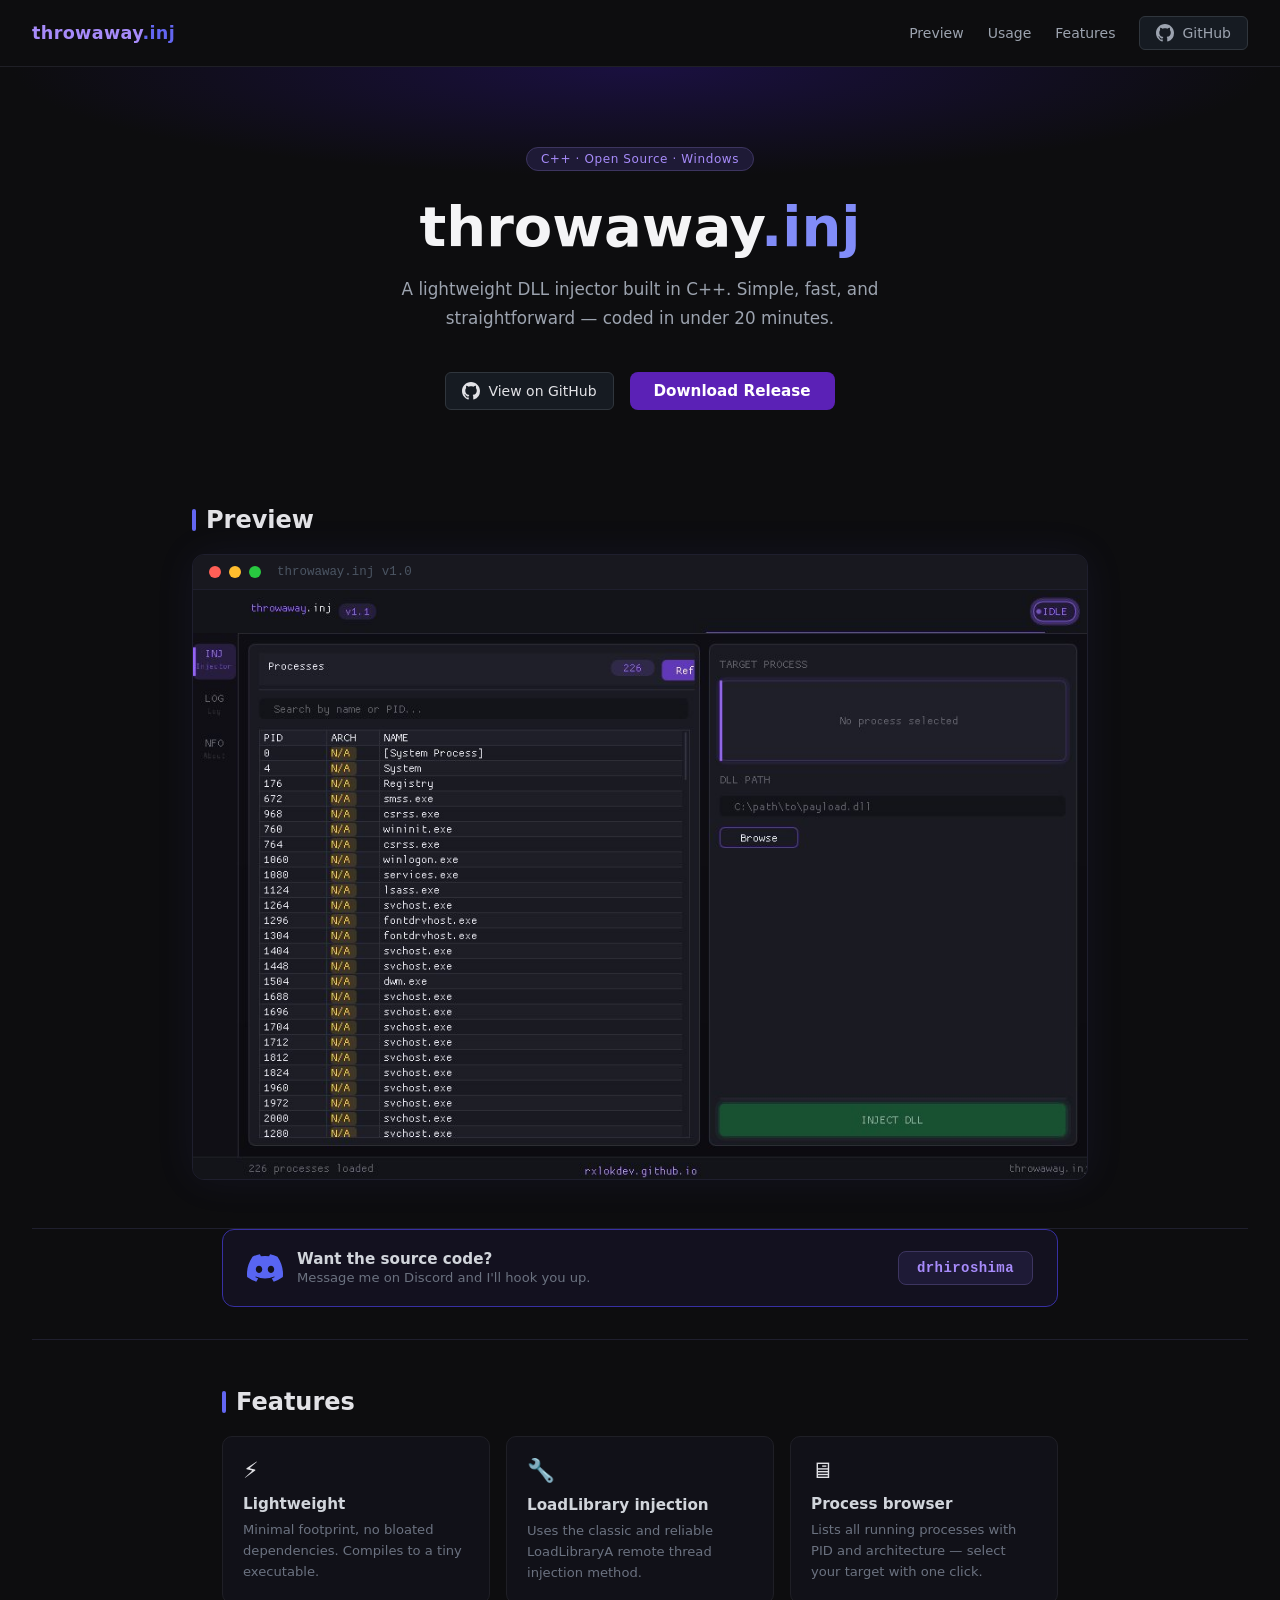
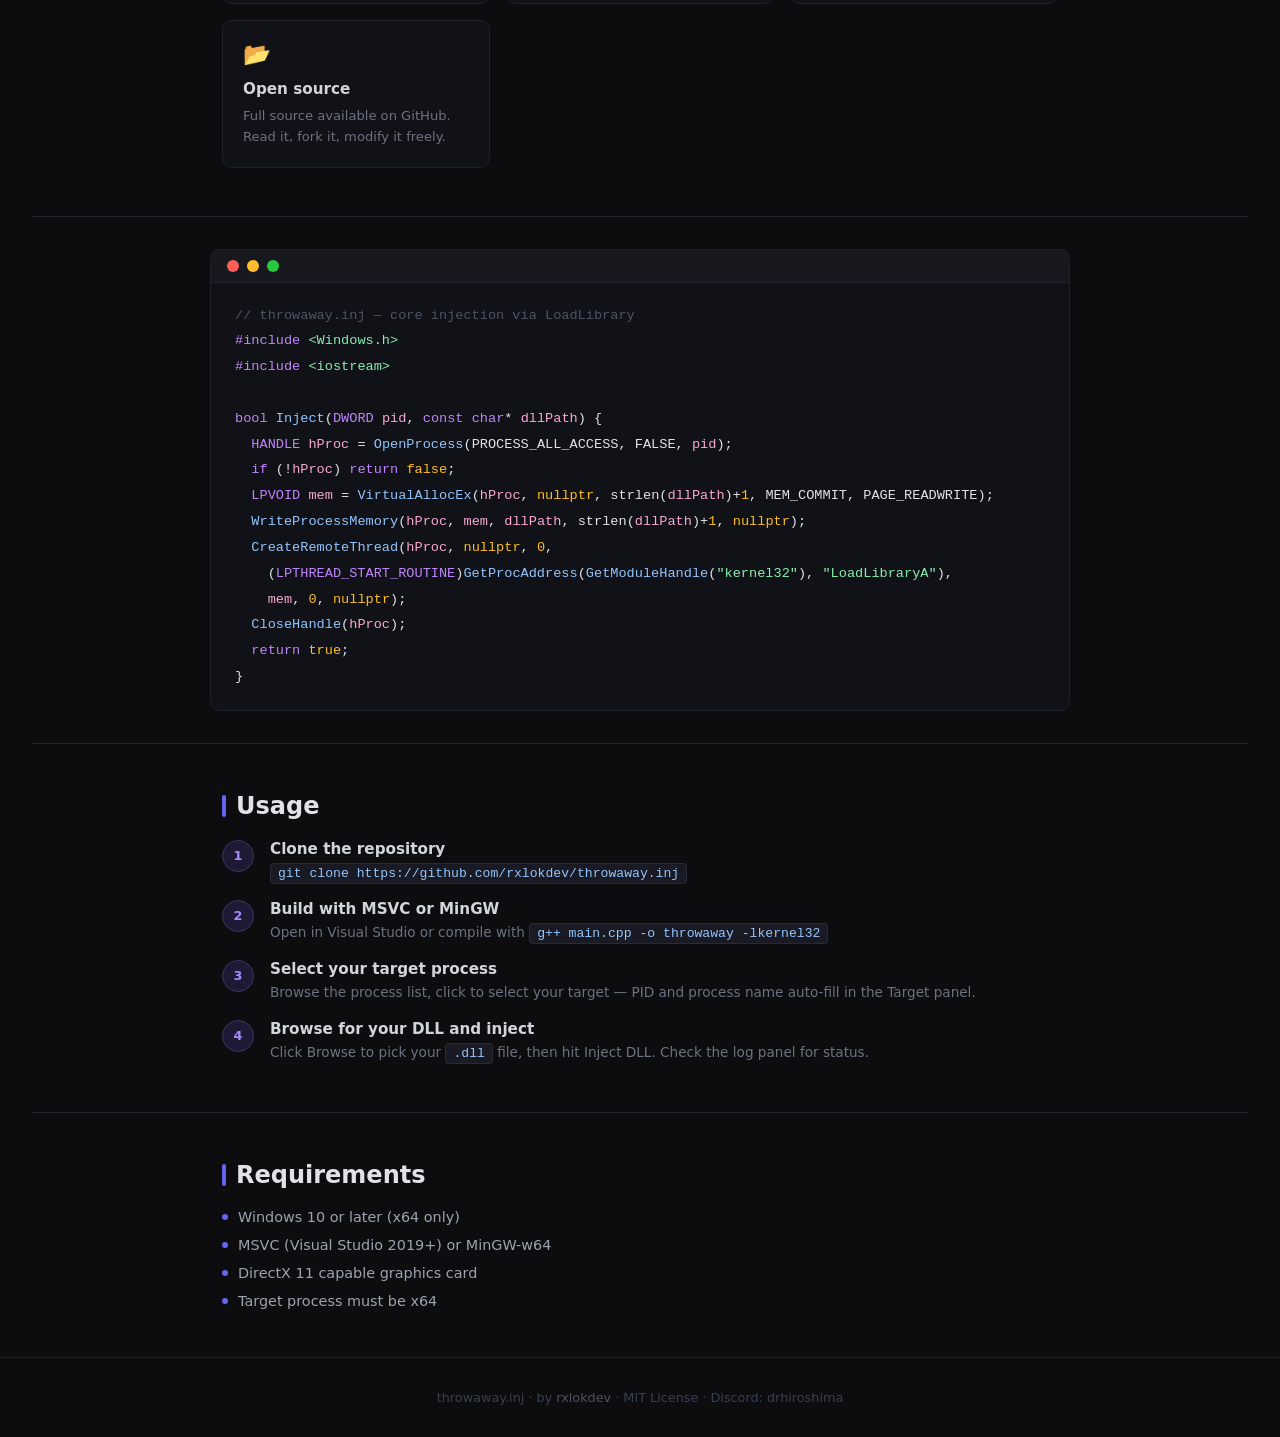
==== commit a0e32cf8: "Add files via upload" ====
--- a/index.html
+++ b/index.html
@@ -143,7 +143,7 @@
         <div class="dot dot-r"></div><div class="dot dot-y"></div><div class="dot dot-g"></div>
         <span>throwaway.inj v1.0</span>
       </div>
-      <img src="[data-uri]" alt="throwaway.inj application screenshot" />
+      <img src="[data-uri]" alt="throwaway.inj application screenshot" />
     </div>
   </div>
 
@@ -257,10 +257,10 @@
   <section id="requirements">
     <h2>Requirements</h2>
     <ul class="req-list">
-      <li>Windows 10 or later (x64 recommended)</li>
+      <li>Windows 10 or later (x64 only)</li>
       <li>MSVC (Visual Studio 2019+) or MinGW-w64</li>
-      <li>Administrator privileges for injecting into protected processes</li>
-      <li>Target process must be the same architecture (x64 into x64)</li>
+      <li>DirectX 11 capable graphics card</li>
+      <li>Target process must be x64</li>
     </ul>
   </section>
 
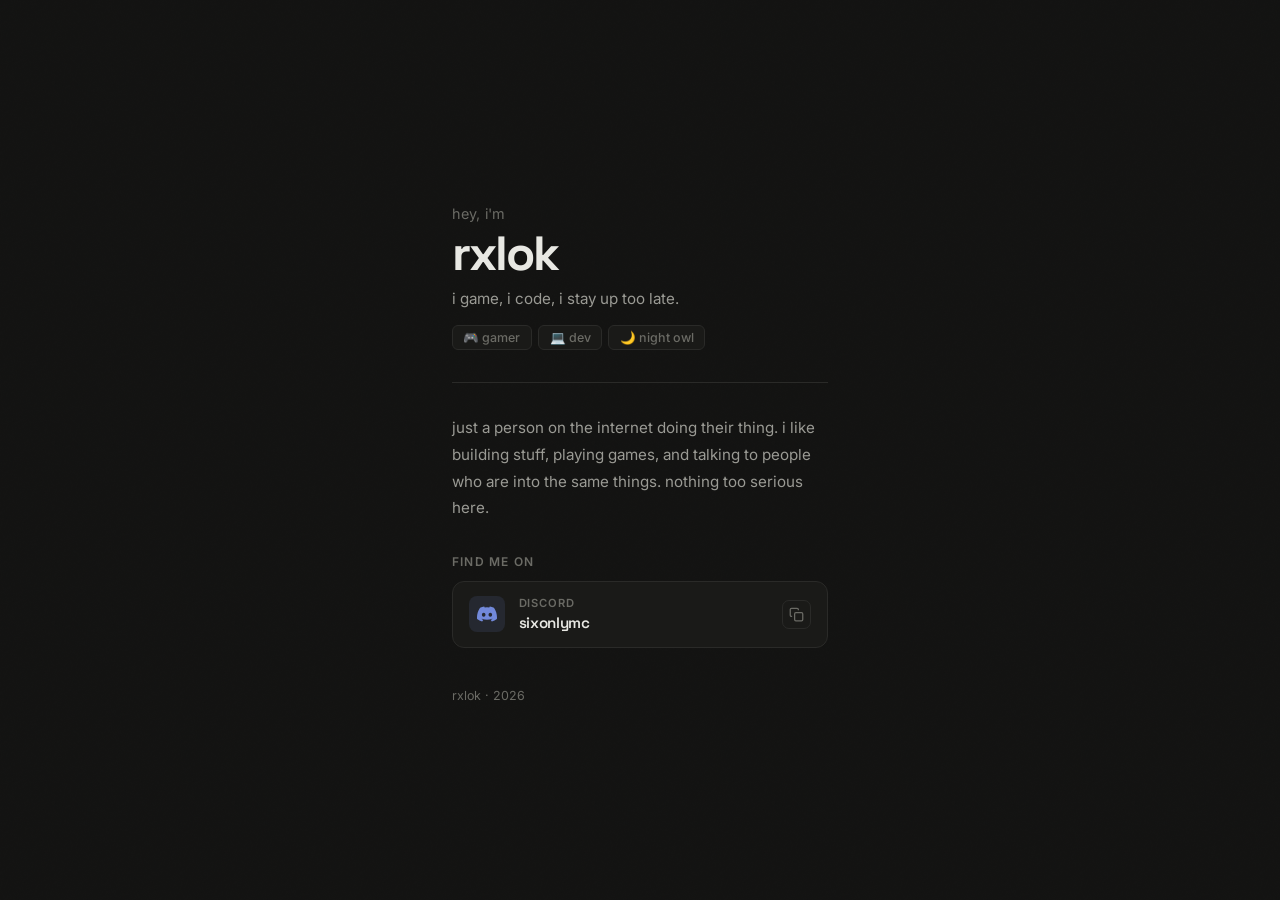
==== commit 62c09356: "Add files via upload" ====
--- a/index.html
+++ b/index.html
@@ -1,272 +1,72 @@
-<!DOCTYPE html>
-<html lang="en">
-<head>
-<meta charset="UTF-8">
-<meta name="viewport" content="width=device-width, initial-scale=1.0">
-<title>throwaway.inj — DLL Injector</title>
-<style>
-  * { margin: 0; padding: 0; box-sizing: border-box; }
-  body { background: #0d0d0f; color: #e2e2e6; font-family: 'Segoe UI', system-ui, sans-serif; min-height: 100vh; }
-
-  nav {
-    display: flex; align-items: center; justify-content: space-between;
-    padding: 1rem 2rem; border-bottom: 1px solid #1f1f26;
-    background: #0d0d0f; position: sticky; top: 0; z-index: 10;
-  }
-  .logo { font-size: 1.1rem; font-weight: 600; color: #a78bfa; letter-spacing: 0.02em; }
-  .logo span { color: #6366f1; }
-  .nav-links { display: flex; gap: 1.5rem; align-items: center; }
-  .nav-links a { color: #9ca3af; font-size: 0.875rem; text-decoration: none; transition: color 0.2s; }
-  .nav-links a:hover { color: #e2e2e6; }
-
-  .gh-btn {
-    display: inline-flex; align-items: center; gap: 8px;
-    background: #161b22; color: #e2e2e6; border: 1px solid #30363d;
-    padding: 7px 16px; border-radius: 6px; font-size: 0.875rem;
-    text-decoration: none; transition: background 0.2s, border-color 0.2s;
-    font-weight: 500;
-  }
-  .gh-btn:hover { background: #21262d; border-color: #8b949e; color: #fff; }
-  .gh-icon { width: 18px; height: 18px; fill: currentColor; }
-
-  .hero {
-    text-align: center; padding: 5rem 2rem 3rem;
-    background: radial-gradient(ellipse 70% 40% at 50% 0%, #1a1040 0%, transparent 70%);
-  }
-  .badge {
-    display: inline-block; background: #1e1a36; color: #a78bfa;
-    border: 1px solid #3d3560; border-radius: 999px; font-size: 0.75rem;
-    padding: 4px 14px; margin-bottom: 1.5rem; letter-spacing: 0.05em;
-  }
-  h1 { font-size: clamp(2rem, 5vw, 3.5rem); font-weight: 700; color: #f4f4f6; line-height: 1.15; margin-bottom: 1rem; }
-  h1 .accent { color: #818cf8; }
-  .hero-sub { color: #9ca3af; font-size: 1.05rem; max-width: 520px; margin: 0 auto 2.5rem; line-height: 1.7; }
-
-  .hero-btns { display: flex; gap: 1rem; justify-content: center; flex-wrap: wrap; }
-  .btn-primary {
-    display: inline-flex; align-items: center; gap: 8px;
-    background: #5b21b6; color: #fff; border: none;
-    padding: 10px 24px; border-radius: 8px; font-size: 0.95rem; font-weight: 600;
-    text-decoration: none; transition: background 0.2s, transform 0.15s;
-  }
-  .btn-primary:hover { background: #6d28d9; transform: translateY(-1px); }
-
-  .preview-section { padding: 3rem 2rem; max-width: 960px; margin: 0 auto; }
-  .preview-section h2 { font-size: 1.5rem; font-weight: 600; color: #e2e2e6; margin-bottom: 1.25rem; display: flex; align-items: center; gap: 10px; }
-  .preview-section h2::before { content: ''; display: inline-block; width: 4px; height: 22px; background: #6366f1; border-radius: 2px; }
-  .preview-wrap { border: 1px solid #1f1f2e; border-radius: 12px; overflow: hidden; background: #111118; box-shadow: 0 0 40px rgba(99,102,241,0.08); }
-  .preview-bar { background: #18181f; padding: 10px 16px; display: flex; gap: 8px; border-bottom: 1px solid #1f1f2e; align-items: center; }
-  .dot { width: 12px; height: 12px; border-radius: 50%; }
-  .dot-r { background: #ff5f57; } .dot-y { background: #ffbd2e; } .dot-g { background: #28c840; }
-  .preview-bar span { color: #4b5563; font-size: 0.78rem; margin-left: 8px; font-family: monospace; }
-  .preview-wrap img { width: 100%; display: block; }
-
-  .code-strip { background: #111118; border: 1px solid #1f1f2e; border-radius: 10px; overflow: hidden; max-width: 860px; margin: 0 auto 2rem; }
-  .code-bar { background: #18181f; padding: 10px 16px; display: flex; gap: 8px; border-bottom: 1px solid #1f1f2e; }
-  .code-body { padding: 1.25rem 1.5rem; font-family: 'Cascadia Code', 'Fira Code', monospace; font-size: 0.85rem; line-height: 1.9; overflow-x: auto; }
-  .c-kw { color: #c084fc; } .c-fn { color: #93c5fd; } .c-str { color: #86efac; }
-  .c-cm { color: #4b5563; } .c-var { color: #f9a8d4; } .c-num { color: #fbbf24; }
-
-  section { padding: 3rem 2rem; max-width: 900px; margin: 0 auto; }
-  h2 { font-size: 1.5rem; font-weight: 600; color: #e2e2e6; margin-bottom: 1.25rem; display: flex; align-items: center; gap: 10px; }
-  h2::before { content: ''; display: inline-block; width: 4px; height: 22px; background: #6366f1; border-radius: 2px; }
-
-  .cards { display: grid; grid-template-columns: repeat(auto-fit, minmax(200px, 1fr)); gap: 1rem; margin-top: 1rem; }
-  .card { background: #111118; border: 1px solid #1f1f26; border-radius: 10px; padding: 1.25rem; transition: border-color 0.2s; }
-  .card:hover { border-color: #3730a3; }
-  .card-icon { font-size: 1.4rem; margin-bottom: 0.75rem; }
-  .card h3 { font-size: 0.95rem; font-weight: 600; color: #d1d5db; margin-bottom: 0.4rem; }
-  .card p { font-size: 0.82rem; color: #6b7280; line-height: 1.6; }
-
-  .steps { display: flex; flex-direction: column; gap: 1rem; }
-  .step { display: flex; gap: 1rem; align-items: flex-start; }
-  .step-num { min-width: 32px; height: 32px; background: #1e1a36; color: #a78bfa; border-radius: 50%; display: flex; align-items: center; justify-content: center; font-size: 0.8rem; font-weight: 700; border: 1px solid #3d3560; }
-  .step-body h4 { font-size: 0.95rem; color: #d1d5db; margin-bottom: 0.25rem; font-weight: 600; }
-  .step-body p { font-size: 0.85rem; color: #6b7280; line-height: 1.6; }
-  code { background: #1a1a24; border: 1px solid #2a2a36; border-radius: 4px; padding: 2px 7px; font-family: monospace; font-size: 0.82rem; color: #93c5fd; }
-
-  .req-list { list-style: none; display: flex; flex-direction: column; gap: 0.75rem; }
-  .req-list li { display: flex; align-items: center; gap: 10px; font-size: 0.9rem; color: #9ca3af; }
-  .req-list li::before { content: ''; display: inline-block; width: 6px; height: 6px; background: #6366f1; border-radius: 50%; flex-shrink: 0; }
-
-  .discord-banner { max-width: 900px; margin: 0 auto 1rem; padding: 0 2rem; }
-  .discord-inner {
-    display: flex; align-items: center; justify-content: space-between; flex-wrap: wrap; gap: 1rem;
-    background: #13111f; border: 1px solid #3730a3; border-radius: 12px; padding: 1.25rem 1.5rem;
-  }
-  .discord-left { display: flex; align-items: center; gap: 14px; }
-  .discord-logo { width: 36px; height: 36px; flex-shrink: 0; }
-  .discord-text h4 { font-size: 0.95rem; font-weight: 600; color: #d1d5db; margin-bottom: 2px; }
-  .discord-text p { font-size: 0.82rem; color: #6b7280; }
-  .discord-tag { background: #1e1a36; color: #a78bfa; border: 1px solid #3d3560; border-radius: 8px; padding: 8px 18px; font-size: 0.875rem; font-weight: 600; font-family: monospace; letter-spacing: 0.03em; white-space: nowrap; }
-
-  footer { text-align: center; padding: 2rem; border-top: 1px solid #1f1f26; color: #374151; font-size: 0.8rem; }
-  footer a { color: #4b5563; text-decoration: none; }
-  footer a:hover { color: #9ca3af; }
-  .divider { border: none; border-top: 1px solid #1f1f2e; margin: 0 2rem; }
-</style>
-</head>
-<body>
-
-  <nav>
-    <div class="logo">throwaway<span>.inj</span></div>
-    <div class="nav-links">
-      <a href="#preview">Preview</a>
-      <a href="#usage">Usage</a>
-      <a href="#features">Features</a>
-      <a href="https://github.com/rxlokdev/throwaway.inj" class="gh-btn" target="_blank" rel="noopener">
-        <svg class="gh-icon" viewBox="0 0 16 16" aria-hidden="true"><path d="M8 0C3.58 0 0 3.58 0 8c0 3.54 2.29 6.53 5.47 7.59.4.07.55-.17.55-.38 0-.19-.01-.82-.01-1.49-2.01.37-2.53-.49-2.69-.94-.09-.23-.48-.94-.82-1.13-.28-.15-.68-.52-.01-.53.63-.01 1.08.58 1.23.82.72 1.21 1.87.87 2.33.66.07-.52.28-.87.51-1.07-1.78-.2-3.64-.89-3.64-3.95 0-.87.31-1.59.82-2.15-.08-.2-.36-1.02.08-2.12 0 0 .67-.21 2.2.82.64-.18 1.32-.27 2-.27.68 0 1.36.09 2 .27 1.53-1.04 2.2-.82 2.2-.82.44 1.1.16 1.92.08 2.12.51.56.82 1.27.82 2.15 0 3.07-1.87 3.75-3.65 3.95.29.25.54.73.54 1.48 0 1.07-.01 1.93-.01 2.2 0 .21.15.46.55.38A8.013 8.013 0 0016 8c0-4.42-3.58-8-8-8z"/></svg>
-        GitHub
-      </a>
-    </div>
-  </nav>
-
-  <div class="hero">
-    <div class="badge">C++ &middot; Open Source &middot; Windows</div>
-    <h1>throwaway<span class="accent">.inj</span></h1>
-    <p class="hero-sub">A lightweight DLL injector built in C++. Simple, fast, and straightforward &mdash; coded in under 20 minutes.</p>
-    <div class="hero-btns">
-      <a href="https://github.com/rxlokdev/throwaway.inj" class="gh-btn" target="_blank" rel="noopener">
-        <svg class="gh-icon" viewBox="0 0 16 16" aria-hidden="true"><path d="M8 0C3.58 0 0 3.58 0 8c0 3.54 2.29 6.53 5.47 7.59.4.07.55-.17.55-.38 0-.19-.01-.82-.01-1.49-2.01.37-2.53-.49-2.69-.94-.09-.23-.48-.94-.82-1.13-.28-.15-.68-.52-.01-.53.63-.01 1.08.58 1.23.82.72 1.21 1.87.87 2.33.66.07-.52.28-.87.51-1.07-1.78-.2-3.64-.89-3.64-3.95 0-.87.31-1.59.82-2.15-.08-.2-.36-1.02.08-2.12 0 0 .67-.21 2.2.82.64-.18 1.32-.27 2-.27.68 0 1.36.09 2 .27 1.53-1.04 2.2-.82 2.2-.82.44 1.1.16 1.92.08 2.12.51.56.82 1.27.82 2.15 0 3.07-1.87 3.75-3.65 3.95.29.25.54.73.54 1.48 0 1.07-.01 1.93-.01 2.2 0 .21.15.46.55.38A8.013 8.013 0 0016 8c0-4.42-3.58-8-8-8z"/></svg>
-        View on GitHub
-      </a>
-      <a href="https://github.com/rxlokdev/throwaway.inj/releases" class="btn-primary" target="_blank" rel="noopener">
-        Download Release
-      </a>
-    </div>
-  </div>
-
-  <div class="preview-section" id="preview">
-    <h2>Preview</h2>
-    <div class="preview-wrap">
-      <div class="preview-bar">
-        <div class="dot dot-r"></div><div class="dot dot-y"></div><div class="dot dot-g"></div>
-        <span>throwaway.inj v1.0</span>
-      </div>
-      <img src="[data-uri]" alt="throwaway.inj application screenshot" />
-    </div>
-  </div>
-
-  <hr class="divider">
-
-  <div class="discord-banner">
-    <div class="discord-inner">
-      <div class="discord-left">
-        <svg class="discord-logo" viewBox="0 0 127.14 96.36" xmlns="http://www.w3.org/2000/svg">
-          <path fill="#5865F2" d="M107.7 8.07A105.15 105.15 0 0081.47 0a72.06 72.06 0 00-3.36 6.83 97.68 97.68 0 00-29.11 0A72.37 72.37 0 0045.64 0a105.89 105.89 0 00-26.25 8.09C2.79 32.65-1.71 56.6.54 80.21a105.73 105.73 0 0032.17 16.15 77.7 77.7 0 006.89-11.11 68.42 68.42 0 01-10.85-5.18c.91-.66 1.8-1.34 2.66-2a75.57 75.57 0 0064.32 0c.87.71 1.76 1.39 2.66 2a68.68 68.68 0 01-10.87 5.19 77 77 0 006.89 11.1 105.25 105.25 0 0032.19-16.14c2.64-27.38-4.51-51.11-18.9-72.15zM42.45 65.69C36.18 65.69 31 60 31 53s5-12.74 11.43-12.74S54 46 53.89 53s-5.05 12.69-11.44 12.69zm42.24 0C78.41 65.69 73.25 60 73.25 53s5-12.74 11.44-12.74S96.23 46 96.12 53s-5.04 12.69-11.43 12.69z"/>
-        </svg>
-        <div class="discord-text">
-          <h4>Want the source code?</h4>
-          <p>Message me on Discord and I'll hook you up.</p>
-        </div>
-      </div>
-      <div class="discord-tag">drhiroshima</div>
-    </div>
-  </div>
-
-  <hr class="divider" style="margin-top:2rem">
-
-  <section id="features">
-    <h2>Features</h2>
-    <div class="cards">
-      <div class="card">
-        <div class="card-icon">&#9889;</div>
-        <h3>Lightweight</h3>
-        <p>Minimal footprint, no bloated dependencies. Compiles to a tiny executable.</p>
-      </div>
-      <div class="card">
-        <div class="card-icon">&#128295;</div>
-        <h3>LoadLibrary injection</h3>
-        <p>Uses the classic and reliable LoadLibraryA remote thread injection method.</p>
-      </div>
-      <div class="card">
-        <div class="card-icon">&#128421;</div>
-        <h3>Process browser</h3>
-        <p>Lists all running processes with PID and architecture &mdash; select your target with one click.</p>
-      </div>
-      <div class="card">
-        <div class="card-icon">&#128194;</div>
-        <h3>Open source</h3>
-        <p>Full source available on GitHub. Read it, fork it, modify it freely.</p>
-      </div>
-    </div>
-  </section>
-
-  <hr class="divider">
-
-  <div class="code-strip" style="margin: 2rem auto;">
-    <div class="code-bar">
-      <div class="dot dot-r"></div><div class="dot dot-y"></div><div class="dot dot-g"></div>
-    </div>
-    <div class="code-body">
-      <span class="c-cm">// throwaway.inj &mdash; core injection via LoadLibrary</span><br>
-      <span class="c-kw">#include</span> <span class="c-str">&lt;Windows.h&gt;</span><br>
-      <span class="c-kw">#include</span> <span class="c-str">&lt;iostream&gt;</span><br><br>
-      <span class="c-kw">bool</span> <span class="c-fn">Inject</span>(<span class="c-kw">DWORD</span> <span class="c-var">pid</span>, <span class="c-kw">const char</span>* <span class="c-var">dllPath</span>) {<br>
-      &nbsp;&nbsp;<span class="c-kw">HANDLE</span> <span class="c-var">hProc</span> = <span class="c-fn">OpenProcess</span>(PROCESS_ALL_ACCESS, FALSE, <span class="c-var">pid</span>);<br>
-      &nbsp;&nbsp;<span class="c-kw">if</span> (!<span class="c-var">hProc</span>) <span class="c-kw">return</span> <span class="c-num">false</span>;<br>
-      &nbsp;&nbsp;<span class="c-kw">LPVOID</span> <span class="c-var">mem</span> = <span class="c-fn">VirtualAllocEx</span>(<span class="c-var">hProc</span>, <span class="c-num">nullptr</span>, strlen(<span class="c-var">dllPath</span>)+<span class="c-num">1</span>, MEM_COMMIT, PAGE_READWRITE);<br>
-      &nbsp;&nbsp;<span class="c-fn">WriteProcessMemory</span>(<span class="c-var">hProc</span>, <span class="c-var">mem</span>, <span class="c-var">dllPath</span>, strlen(<span class="c-var">dllPath</span>)+<span class="c-num">1</span>, <span class="c-num">nullptr</span>);<br>
-      &nbsp;&nbsp;<span class="c-fn">CreateRemoteThread</span>(<span class="c-var">hProc</span>, <span class="c-num">nullptr</span>, <span class="c-num">0</span>,<br>
-      &nbsp;&nbsp;&nbsp;&nbsp;(<span class="c-kw">LPTHREAD_START_ROUTINE</span>)<span class="c-fn">GetProcAddress</span>(<span class="c-fn">GetModuleHandle</span>(<span class="c-str">"kernel32"</span>), <span class="c-str">"LoadLibraryA"</span>),<br>
-      &nbsp;&nbsp;&nbsp;&nbsp;<span class="c-var">mem</span>, <span class="c-num">0</span>, <span class="c-num">nullptr</span>);<br>
-      &nbsp;&nbsp;<span class="c-fn">CloseHandle</span>(<span class="c-var">hProc</span>);<br>
-      &nbsp;&nbsp;<span class="c-kw">return</span> <span class="c-num">true</span>;<br>
-      }
-    </div>
-  </div>
-
-  <hr class="divider">
-
-  <section id="usage">
-    <h2>Usage</h2>
-    <div class="steps">
-      <div class="step">
-        <div class="step-num">1</div>
-        <div class="step-body">
-          <h4>Clone the repository</h4>
-          <p><code>git clone https://github.com/rxlokdev/throwaway.inj</code></p>
-        </div>
-      </div>
-      <div class="step">
-        <div class="step-num">2</div>
-        <div class="step-body">
-          <h4>Build with MSVC or MinGW</h4>
-          <p>Open in Visual Studio or compile with <code>g++ main.cpp -o throwaway -lkernel32</code></p>
-        </div>
-      </div>
-      <div class="step">
-        <div class="step-num">3</div>
-        <div class="step-body">
-          <h4>Select your target process</h4>
-          <p>Browse the process list, click to select your target &mdash; PID and process name auto-fill in the Target panel.</p>
-        </div>
-      </div>
-      <div class="step">
-        <div class="step-num">4</div>
-        <div class="step-body">
-          <h4>Browse for your DLL and inject</h4>
-          <p>Click Browse to pick your <code>.dll</code> file, then hit Inject DLL. Check the log panel for status.</p>
-        </div>
-      </div>
-    </div>
-  </section>
-
-  <hr class="divider">
-
-  <section id="requirements">
-    <h2>Requirements</h2>
-    <ul class="req-list">
-      <li>Windows 10 or later (x64 only)</li>
-      <li>MSVC (Visual Studio 2019+) or MinGW-w64</li>
-      <li>DirectX 11 capable graphics card</li>
-      <li>Target process must be x64</li>
-    </ul>
-  </section>
-
-  <footer>
-    <p>throwaway.inj &middot; by <a href="https://github.com/rxlokdev" target="_blank">rxlokdev</a> &middot; MIT License &middot; Discord: drhiroshima</p>
-  </footer>
-
-</body>
-</html>
+<!DOCTYPE html>
+<html lang="en">
+<head>
+  <meta charset="UTF-8" />
+  <meta name="viewport" content="width=device-width, initial-scale=1.0" />
+  <title>rxlok — about me</title>
+  <link rel="preconnect" href="https://fonts.googleapis.com" />
+  <link rel="preconnect" href="https://fonts.gstatic.com" crossorigin />
+  <link href="https://fonts.googleapis.com/css2?family=Inter:wght@300;400;500;600;700&family=Space+Grotesk:wght@400;500;700&display=swap" rel="stylesheet" />
+  <link rel="stylesheet" href="style.css" />
+</head>
+<body>
+
+  <div class="noise"></div>
+
+  <main class="container">
+
+    <!-- Hero -->
+    <section class="hero">
+      <p class="greeting">hey, i'm</p>
+      <h1 class="name">rxlok</h1>
+      <p class="tagline">i game, i code, i stay up too late.</p>
+
+      <div class="badges">
+        <span class="badge">🎮 gamer</span>
+        <span class="badge">💻 dev</span>
+        <span class="badge">🌙 night owl</span>
+      </div>
+    </section>
+
+    <div class="divider"></div>
+
+    <!-- About blurb -->
+    <section class="about">
+      <p>
+        just a person on the internet doing their thing. i like building stuff, playing games, and talking to people who are into the same things. nothing too serious here.
+      </p>
+    </section>
+
+    <!-- Contact -->
+    <section class="contact">
+      <p class="section-label">find me on</p>
+      <div class="card card--discord">
+        <div class="card-icon">
+          <svg viewBox="0 0 24 24" fill="currentColor" width="20" height="20">
+            <path d="M20.317 4.37a19.791 19.791 0 0 0-4.885-1.515.074.074 0 0 0-.079.037c-.21.375-.444.864-.608 1.25a18.27 18.27 0 0 0-5.487 0 12.64 12.64 0 0 0-.617-1.25.077.077 0 0 0-.079-.037A19.736 19.736 0 0 0 3.677 4.37a.07.07 0 0 0-.032.027C.533 9.046-.32 13.58.099 18.057a.082.082 0 0 0 .031.057 19.9 19.9 0 0 0 5.993 3.03.078.078 0 0 0 .084-.028 14.09 14.09 0 0 0 1.226-1.994.076.076 0 0 0-.041-.106 13.107 13.107 0 0 1-1.872-.892.077.077 0 0 1-.008-.128 10.2 10.2 0 0 0 .372-.292.074.074 0 0 1 .077-.01c3.928 1.793 8.18 1.793 12.062 0a.074.074 0 0 1 .078.01c.12.098.246.198.373.292a.077.077 0 0 1-.006.127 12.299 12.299 0 0 1-1.873.892.077.077 0 0 0-.041.107c.36.698.772 1.362 1.225 1.993a.076.076 0 0 0 .084.028 19.839 19.839 0 0 0 6.002-3.03.077.077 0 0 0 .032-.054c.5-5.177-.838-9.674-3.549-13.66a.061.061 0 0 0-.031-.03zM8.02 15.33c-1.183 0-2.157-1.085-2.157-2.419 0-1.333.956-2.419 2.157-2.419 1.21 0 2.176 1.096 2.157 2.42 0 1.333-.956 2.418-2.157 2.418zm7.975 0c-1.183 0-2.157-1.085-2.157-2.419 0-1.333.955-2.419 2.157-2.419 1.21 0 2.176 1.096 2.157 2.42 0 1.333-.946 2.418-2.157 2.418z"/>
+          </svg>
+        </div>
+        <div class="card-content">
+          <p class="card-label">Discord</p>
+          <p class="card-value">sixonlymc</p>
+        </div>
+        <button class="copy-btn" onclick="copyText('sixonlymc', this)" title="Copy username">
+          <svg viewBox="0 0 24 24" fill="none" stroke="currentColor" stroke-width="2" width="15" height="15">
+            <rect x="9" y="9" width="13" height="13" rx="2" ry="2"></rect>
+            <path d="M5 15H4a2 2 0 0 1-2-2V4a2 2 0 0 1 2-2h9a2 2 0 0 1 2 2v1"></path>
+          </svg>
+        </button>
+      </div>
+    </section>
+
+    <!-- Footer -->
+    <footer class="footer">
+      <p>rxlok · <span class="year">2026</span></p>
+    </footer>
+
+  </main>
+
+  <script src="67.js"></script>
+  <script src="script.js"></script>
+</body>
+</html>
--- a/style.css
+++ b/style.css
@@ -0,0 +1,258 @@
+*, *::before, *::after {
+  box-sizing: border-box;
+  margin: 0;
+  padding: 0;
+}
+
+:root {
+  --bg: #111110;
+  --surface: #1a1a18;
+  --surface-hover: #202020;
+  --border: #2a2a28;
+  --border-hover: #3a3a38;
+  --text: #e8e8e3;
+  --text-muted: #6b6b65;
+  --text-soft: #9a9a94;
+  --accent: #c8b8ff;
+  --discord: #7289da;
+  --radius: 12px;
+}
+
+html { scroll-behavior: smooth; }
+
+body {
+  background: var(--bg);
+  color: var(--text);
+  font-family: 'Inter', sans-serif;
+  min-height: 100vh;
+  display: flex;
+  align-items: center;
+  justify-content: center;
+  overflow-x: hidden;
+  -webkit-font-smoothing: antialiased;
+}
+
+/* subtle paper noise overlay */
+.noise {
+  position: fixed;
+  inset: 0;
+  pointer-events: none;
+  z-index: 0;
+  opacity: 0.035;
+  background-image: url("data:image/svg+xml,%3Csvg viewBox='0 0 200 200' xmlns='http://www.w3.org/2000/svg'%3E%3Cfilter id='n'%3E%3CfeTurbulence type='fractalNoise' baseFrequency='0.9' numOctaves='4' stitchTiles='stitch'/%3E%3C/filter%3E%3Crect width='100%25' height='100%25' filter='url(%23n)'/%3E%3C/svg%3E");
+  background-size: 180px 180px;
+}
+
+/* ── Layout ── */
+.container {
+  position: relative;
+  z-index: 1;
+  width: 100%;
+  max-width: 440px;
+  padding: 3.5rem 2rem 3rem;
+  display: flex;
+  flex-direction: column;
+  gap: 2rem;
+}
+
+/* ── Hero ── */
+.hero {
+  display: flex;
+  flex-direction: column;
+  gap: 0.5rem;
+}
+
+.greeting {
+  font-size: 0.9rem;
+  color: var(--text-muted);
+  font-weight: 400;
+  letter-spacing: 0.01em;
+}
+
+.name {
+  font-family: 'Space Grotesk', sans-serif;
+  font-size: 3rem;
+  font-weight: 700;
+  letter-spacing: -2px;
+  color: var(--text);
+  line-height: 1;
+}
+
+.tagline {
+  font-size: 0.95rem;
+  color: var(--text-soft);
+  font-weight: 400;
+  margin-top: 0.15rem;
+}
+
+.badges {
+  display: flex;
+  gap: 0.4rem;
+  flex-wrap: wrap;
+  margin-top: 0.6rem;
+}
+
+.badge {
+  background: var(--surface);
+  border: 1px solid var(--border);
+  border-radius: 6px;
+  padding: 0.25rem 0.65rem;
+  font-size: 0.78rem;
+  color: var(--text-muted);
+  font-weight: 500;
+  transition: border-color 0.15s, color 0.15s;
+  cursor: default;
+}
+
+.badge:hover {
+  border-color: var(--border-hover);
+  color: var(--text-soft);
+}
+
+/* ── Divider ── */
+.divider {
+  width: 100%;
+  height: 1px;
+  background: var(--border);
+}
+
+/* ── About ── */
+.about p {
+  font-size: 0.95rem;
+  color: var(--text-soft);
+  line-height: 1.75;
+  font-weight: 400;
+}
+
+/* ── Contact ── */
+.contact {
+  display: flex;
+  flex-direction: column;
+  gap: 0.75rem;
+}
+
+.section-label {
+  font-size: 0.75rem;
+  text-transform: uppercase;
+  letter-spacing: 0.1em;
+  color: var(--text-muted);
+  font-weight: 600;
+}
+
+.card {
+  background: var(--surface);
+  border: 1px solid var(--border);
+  border-radius: var(--radius);
+  padding: 0.9rem 1rem;
+  display: flex;
+  align-items: center;
+  gap: 0.85rem;
+  transition: background 0.15s, border-color 0.15s;
+}
+
+.card:hover {
+  background: var(--surface-hover);
+  border-color: var(--border-hover);
+}
+
+.card-icon {
+  width: 36px;
+  height: 36px;
+  border-radius: 8px;
+  display: flex;
+  align-items: center;
+  justify-content: center;
+  flex-shrink: 0;
+}
+
+.card--discord .card-icon {
+  background: rgba(114, 137, 218, 0.12);
+  color: var(--discord);
+}
+
+.card-content {
+  flex: 1;
+  min-width: 0;
+}
+
+.card-label {
+  font-size: 0.7rem;
+  text-transform: uppercase;
+  letter-spacing: 0.08em;
+  color: var(--text-muted);
+  font-weight: 600;
+  margin-bottom: 0.15rem;
+}
+
+.card-value {
+  font-size: 0.95rem;
+  font-weight: 600;
+  color: var(--text);
+  font-family: 'Space Grotesk', sans-serif;
+  letter-spacing: -0.3px;
+}
+
+/* ── Copy button ── */
+.copy-btn {
+  background: none;
+  border: 1px solid var(--border);
+  border-radius: 7px;
+  color: var(--text-muted);
+  cursor: pointer;
+  padding: 0.38rem;
+  display: flex;
+  align-items: center;
+  justify-content: center;
+  transition: background 0.15s, color 0.15s, border-color 0.15s;
+  flex-shrink: 0;
+}
+
+.copy-btn:hover {
+  background: var(--surface-hover);
+  color: var(--text-soft);
+  border-color: var(--border-hover);
+}
+
+.copy-btn.copied {
+  color: #5cb87a;
+  border-color: rgba(92, 184, 122, 0.35);
+}
+
+/* ── Footer ── */
+.footer {
+  font-size: 0.78rem;
+  color: var(--text-muted);
+  padding-top: 0.5rem;
+}
+
+/* ── Entrance animation ── */
+.hero {
+  animation: fadeUp 0.5s ease both;
+}
+.divider {
+  animation: fadeUp 0.5s ease both;
+  animation-delay: 0.08s;
+}
+.about {
+  animation: fadeUp 0.5s ease both;
+  animation-delay: 0.14s;
+}
+.contact {
+  animation: fadeUp 0.5s ease both;
+  animation-delay: 0.2s;
+}
+.footer {
+  animation: fadeUp 0.5s ease both;
+  animation-delay: 0.26s;
+}
+
+@keyframes fadeUp {
+  from { opacity: 0; transform: translateY(14px); }
+  to   { opacity: 1; transform: translateY(0); }
+}
+
+/* ── Responsive ── */
+@media (max-width: 400px) {
+  .name { font-size: 2.4rem; }
+  .container { padding: 2.5rem 1.25rem 2.5rem; }
+}
